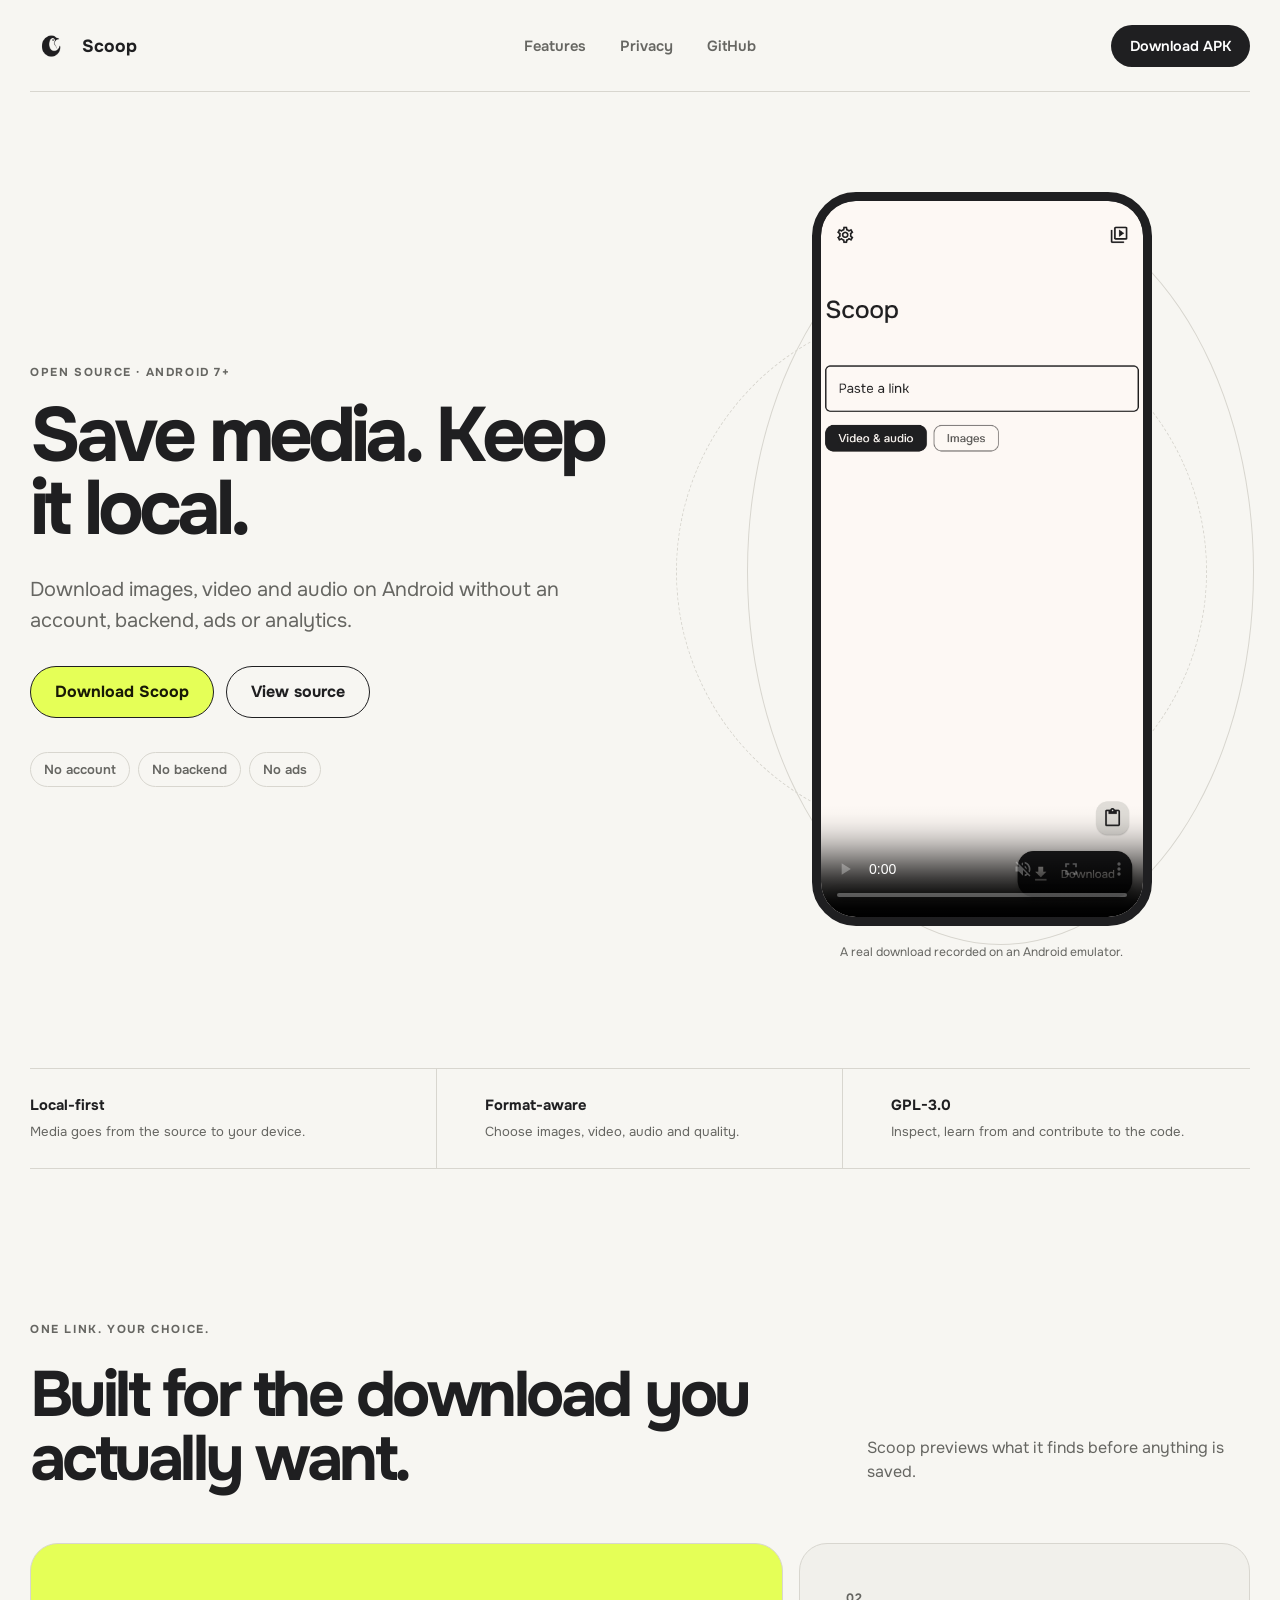
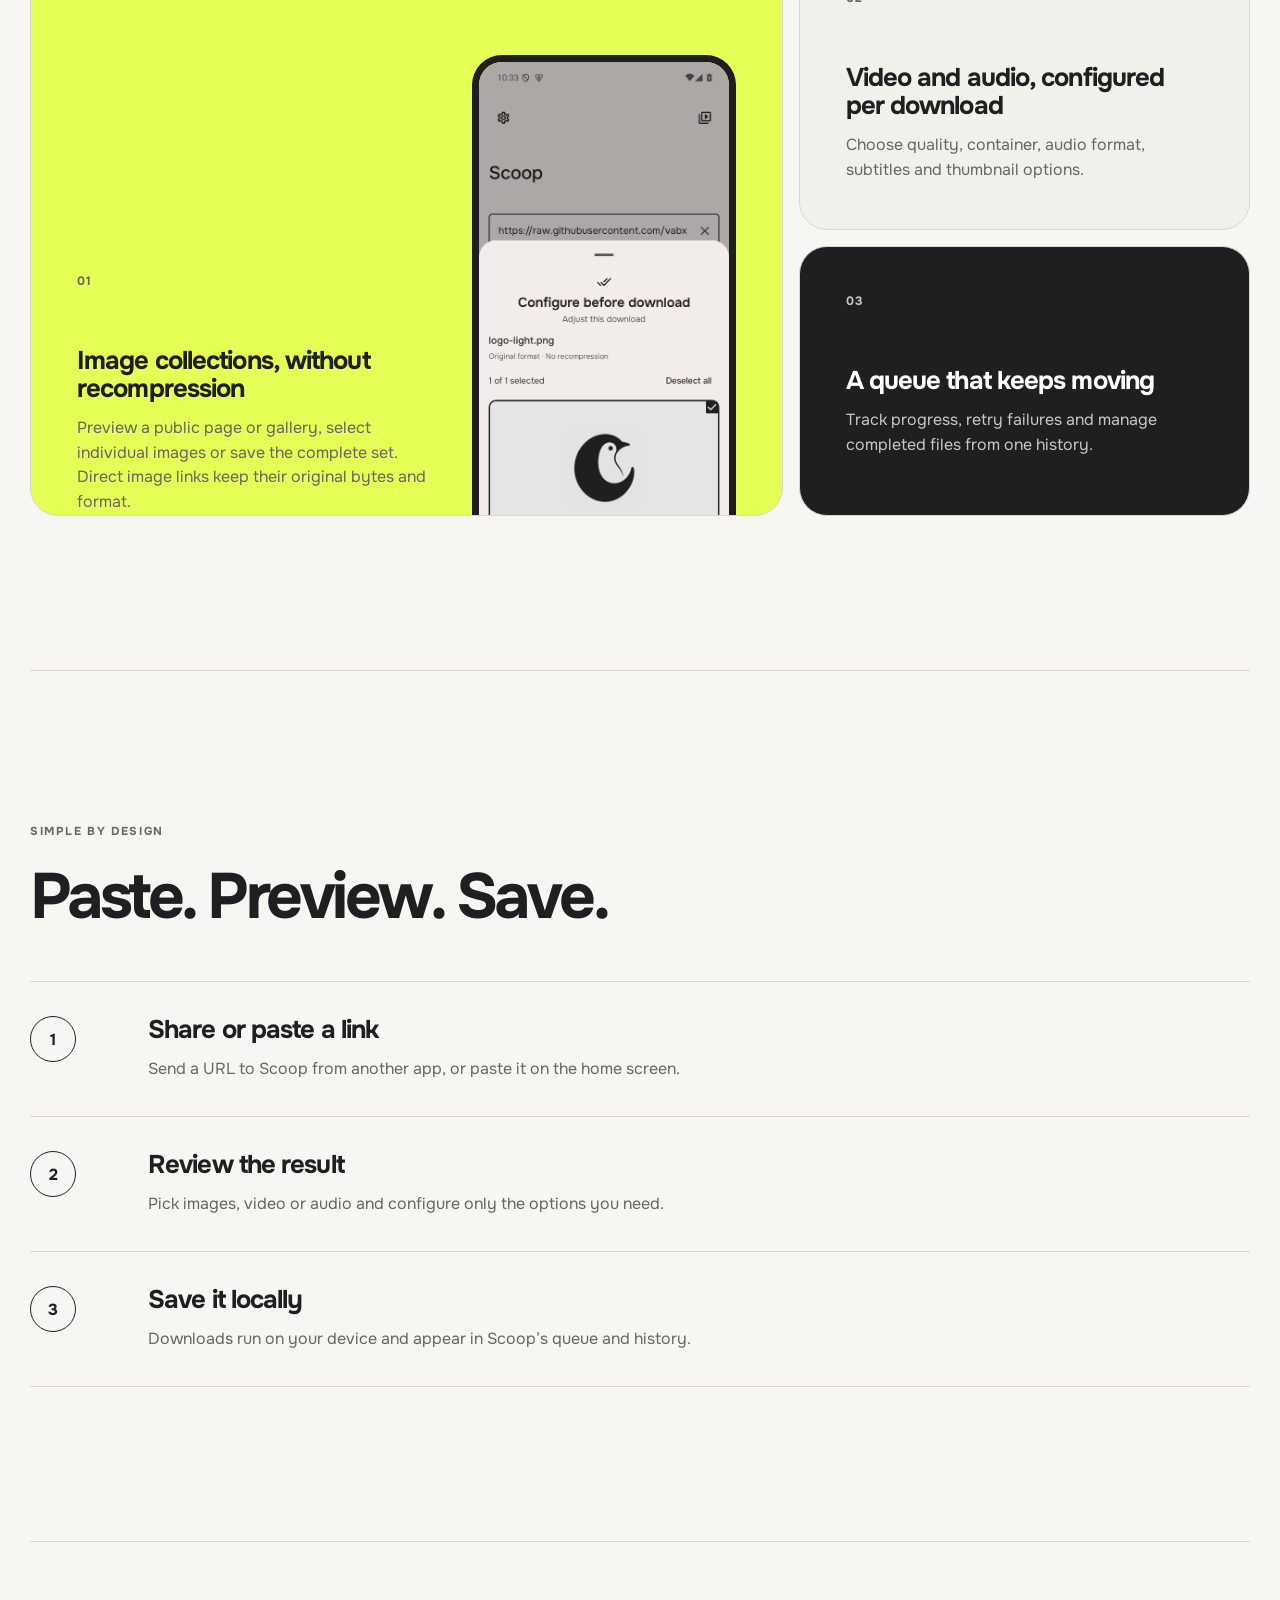
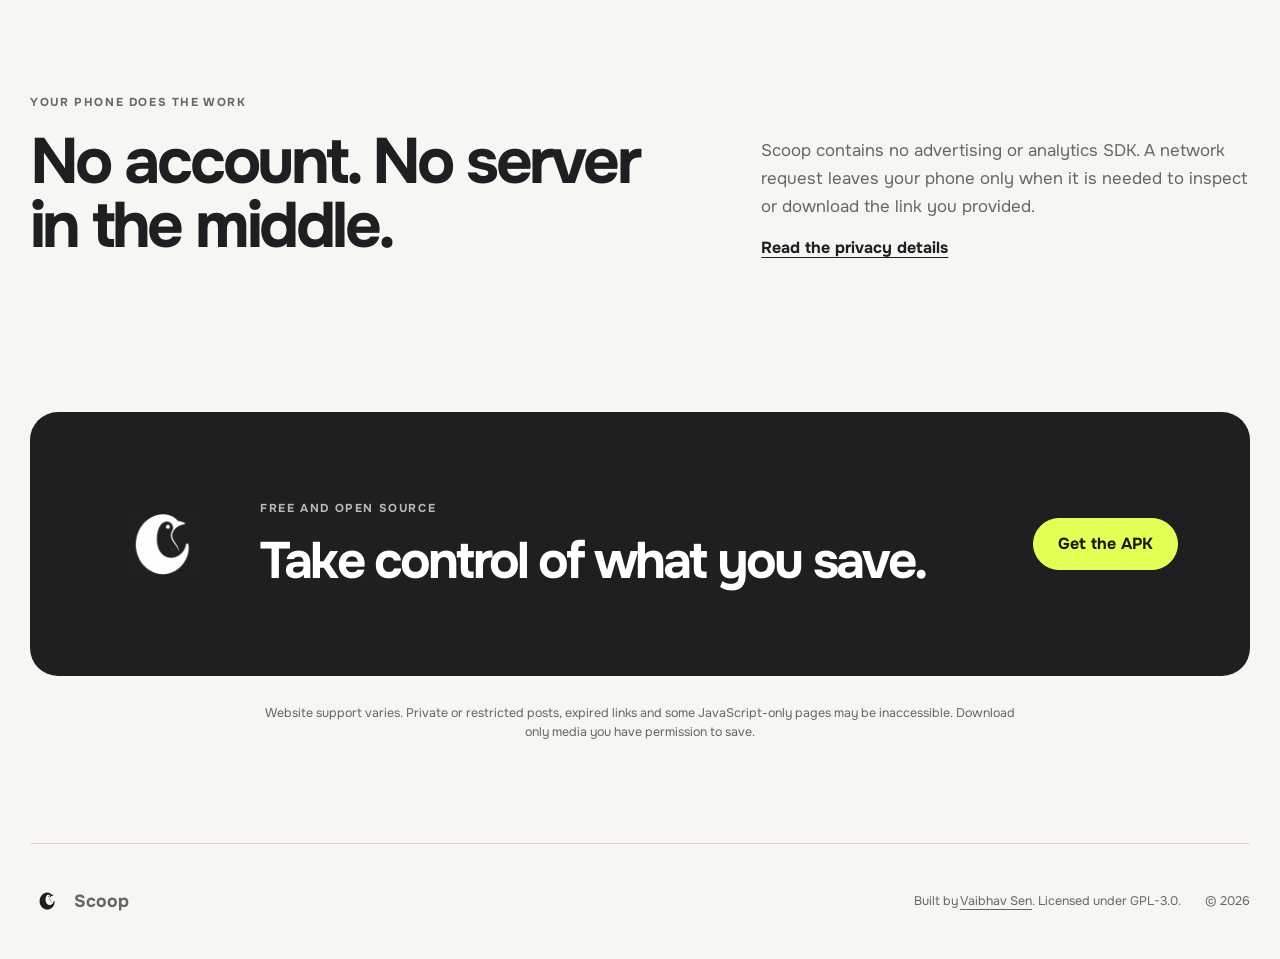
==== docs/index.html @ e258f5bb "Prepare Scoop for wider distribution" ====
<!doctype html>
<html lang="en">
  <head>
    <meta charset="utf-8" />
    <meta name="viewport" content="width=device-width, initial-scale=1" />
    <meta name="theme-color" content="#f7f6f2" />
    <meta
      name="description"
      content="Scoop is a free, local-first image, video and audio downloader for Android. No account, backend, ads or analytics."
    />
    <meta property="og:title" content="Scoop — media downloads, kept local" />
    <meta
      property="og:description"
      content="Save images, video and audio on Android without an account, backend, ads or analytics."
    />
    <meta property="og:type" content="website" />
    <meta property="og:image" content="screenshots/home.jpg" />
    <meta name="twitter:card" content="summary_large_image" />
    <title>Scoop — local-first media downloader for Android</title>
    <link rel="icon" href="logo-light.png" />
    <link rel="stylesheet" href="styles.css" />
    <script src="script.js" defer></script>
  </head>
  <body>
    <a class="skip-link" href="#main">Skip to content</a>

    <header class="site-header">
      <a class="brand" href="#top" aria-label="Scoop home">
        <img src="logo-light.png" alt="" width="42" height="42" />
        <span>Scoop</span>
      </a>
      <nav aria-label="Primary navigation">
        <a href="#features">Features</a>
        <a href="#privacy">Privacy</a>
        <a href="https://github.com/vabxsen/Scoop">GitHub</a>
      </nav>
      <a class="header-cta" href="https://github.com/vabxsen/Scoop/releases/latest">Download APK</a>
    </header>

    <main id="main">
      <section class="hero" id="top">
        <div class="hero-copy">
          <p class="eyebrow">Open source · Android 7+</p>
          <h1>Save media. Keep it local.</h1>
          <p class="hero-summary">
            Download images, video and audio on Android without an account, backend, ads or analytics.
          </p>
          <div class="hero-actions">
            <a class="button button-primary" href="https://github.com/vabxsen/Scoop/releases/latest">Download Scoop</a>
            <a class="button button-secondary" href="https://github.com/vabxsen/Scoop">View source</a>
          </div>
          <ul class="trust-list" aria-label="Scoop principles">
            <li>No account</li>
            <li>No backend</li>
            <li>No ads</li>
          </ul>
        </div>

        <div class="hero-visual" aria-label="Scoop image download demonstration">
          <div class="orbit orbit-one" aria-hidden="true"></div>
          <div class="orbit orbit-two" aria-hidden="true"></div>
          <div class="phone-frame">
            <video
              controls
              muted
              playsinline
              preload="metadata"
              poster="screenshots/home.jpg"
              aria-label="Scoop image download demonstration video"
            >
              <source src="scoop-demo.mp4" type="video/mp4" />
              Your browser does not support embedded video.
            </video>
          </div>
          <p class="visual-caption">A real download recorded on an Android emulator.</p>
        </div>
      </section>

      <section class="signal-strip" aria-label="Product details">
        <p><strong>Local-first</strong><span>Media goes from the source to your device.</span></p>
        <p><strong>Format-aware</strong><span>Choose images, video, audio and quality.</span></p>
        <p><strong>GPL-3.0</strong><span>Inspect, learn from and contribute to the code.</span></p>
      </section>

      <section class="feature-section" id="features">
        <div class="section-heading">
          <p class="eyebrow">One link. Your choice.</p>
          <h2>Built for the download you actually want.</h2>
          <p>Scoop previews what it finds before anything is saved.</p>
        </div>

        <div class="feature-grid">
          <article class="feature feature-large">
            <div>
              <p class="feature-number">01</p>
              <h3>Image collections, without recompression</h3>
              <p>
                Preview a public page or gallery, select individual images or save the complete
                set. Direct image links keep their original bytes and format.
              </p>
            </div>
            <img src="screenshots/image-download.png" alt="Scoop image picker showing an original PNG selected for download" loading="lazy" />
          </article>

          <article class="feature">
            <p class="feature-number">02</p>
            <h3>Video and audio, configured per download</h3>
            <p>Choose quality, container, audio format, subtitles and thumbnail options.</p>
          </article>

          <article class="feature feature-dark">
            <p class="feature-number">03</p>
            <h3>A queue that keeps moving</h3>
            <p>Track progress, retry failures and manage completed files from one history.</p>
          </article>
        </div>
      </section>

      <section class="steps-section" id="privacy">
        <div class="section-heading">
          <p class="eyebrow">Simple by design</p>
          <h2>Paste. Preview. Save.</h2>
        </div>
        <ol class="steps">
          <li><span>1</span><div><h3>Share or paste a link</h3><p>Send a URL to Scoop from another app, or paste it on the home screen.</p></div></li>
          <li><span>2</span><div><h3>Review the result</h3><p>Pick images, video or audio and configure only the options you need.</p></div></li>
          <li><span>3</span><div><h3>Save it locally</h3><p>Downloads run on your device and appear in Scoop’s queue and history.</p></div></li>
        </ol>
      </section>

      <section class="privacy-section">
        <div>
          <p class="eyebrow">Your phone does the work</p>
          <h2>No account. No server in the middle.</h2>
        </div>
        <div class="privacy-copy">
          <p>
            Scoop contains no advertising or analytics SDK. A network request leaves your phone
            only when it is needed to inspect or download the link you provided.
          </p>
          <a href="https://github.com/vabxsen/Scoop/blob/main/PRIVACY.md">Read the privacy details</a>
        </div>
      </section>

      <section class="cta-section">
        <img src="logo-dark.png" alt="" width="120" height="120" />
        <div>
          <p class="eyebrow">Free and open source</p>
          <h2>Take control of what you save.</h2>
        </div>
        <a class="button button-inverse" href="https://github.com/vabxsen/Scoop/releases/latest">Get the APK</a>
      </section>

      <p class="support-note">
        Website support varies. Private or restricted posts, expired links and some JavaScript-only
        pages may be inaccessible. Download only media you have permission to save.
      </p>
    </main>

    <footer>
      <a class="brand" href="#top" aria-label="Back to top">
        <img src="logo-light.png" alt="" width="34" height="34" />
        <span>Scoop</span>
      </a>
      <p>Built by <a href="https://github.com/vabxsen">Vaibhav Sen</a>. Licensed under GPL-3.0.</p>
      <p>© <span id="year">2026</span></p>
    </footer>
  </body>
</html>
---- docs/styles.css ----
@font-face {
  font-family: "Onest";
  src: url("fonts/onest-regular.ttf") format("truetype");
  font-weight: 400;
  font-display: swap;
}

@font-face {
  font-family: "Onest";
  src: url("fonts/onest-semibold.ttf") format("truetype");
  font-weight: 600;
  font-display: swap;
}

@font-face {
  font-family: "Onest";
  src: url("fonts/onest-bold.ttf") format("truetype");
  font-weight: 700;
  font-display: swap;
}

:root {
  color-scheme: light;
  --paper: #f7f6f2;
  --ink: #1f1f21;
  --muted: #666662;
  --line: #d8d6cf;
  --soft: #ebe9e2;
  --signal: #e5ff57;
  --signal-ink: #181906;
  --radius-card: 28px;
  --radius-control: 999px;
  --max-width: 1220px;
}

* {
  box-sizing: border-box;
}

html {
  scroll-behavior: smooth;
  overflow-x: hidden;
}

body {
  margin: 0;
  overflow-x: hidden;
  color: var(--ink);
  background: var(--paper);
  font-family: "Onest", system-ui, sans-serif;
  text-rendering: optimizeLegibility;
}

a {
  color: inherit;
  text-decoration-thickness: 1px;
  text-underline-offset: 4px;
}

img,
video {
  display: block;
  max-width: 100%;
}

.skip-link {
  position: fixed;
  z-index: 100;
  top: 12px;
  left: 12px;
  padding: 10px 16px;
  border-radius: var(--radius-control);
  color: #fff;
  background: var(--ink);
  transform: translateY(-180%);
}

.skip-link:focus {
  transform: translateY(0);
}

.site-header,
main,
footer {
  width: min(calc(100% - 40px), var(--max-width));
  margin-inline: auto;
}

.site-header {
  position: relative;
  z-index: 10;
  display: grid;
  grid-template-columns: 1fr auto 1fr;
  align-items: center;
  min-height: 92px;
  border-bottom: 1px solid var(--line);
}

.brand {
  display: inline-flex;
  align-items: center;
  justify-self: start;
  gap: 10px;
  font-size: 1.1rem;
  font-weight: 700;
  text-decoration: none;
}

.brand img {
  object-fit: contain;
}

nav {
  display: flex;
  gap: 34px;
}

nav a {
  color: var(--muted);
  font-size: 0.92rem;
  font-weight: 600;
  text-decoration: none;
}

nav a:hover,
nav a:focus-visible {
  color: var(--ink);
}

.header-cta {
  justify-self: end;
  padding: 12px 19px;
  border-radius: var(--radius-control);
  color: #fff;
  background: var(--ink);
  font-size: 0.9rem;
  font-weight: 600;
  text-decoration: none;
}

.hero {
  display: grid;
  grid-template-columns: minmax(0, 1.05fr) minmax(360px, 0.95fr);
  align-items: center;
  min-height: calc(100dvh - 92px);
  gap: clamp(44px, 7vw, 110px);
  padding: 64px 0 72px;
}

.eyebrow {
  margin: 0 0 20px;
  color: var(--muted);
  font-size: 0.72rem;
  font-weight: 700;
  letter-spacing: 0.14em;
  text-transform: uppercase;
}

h1,
h2,
h3,
p {
  margin-top: 0;
}

h1 {
  max-width: 760px;
  margin-bottom: 28px;
  font-size: clamp(3.2rem, 6vw, 6.1rem);
  line-height: 0.95;
  letter-spacing: -0.065em;
}

.hero-summary {
  max-width: 590px;
  margin-bottom: 30px;
  color: var(--muted);
  font-size: clamp(1.02rem, 1.6vw, 1.25rem);
  line-height: 1.55;
}

.hero-actions {
  display: flex;
  flex-wrap: wrap;
  gap: 12px;
}

.button {
  display: inline-flex;
  min-height: 52px;
  align-items: center;
  justify-content: center;
  padding: 0 24px;
  border: 1px solid var(--ink);
  border-radius: var(--radius-control);
  font-weight: 700;
  text-decoration: none;
  transition: transform 160ms ease, background-color 160ms ease, color 160ms ease;
}

.button:hover {
  transform: translateY(-2px);
}

.button:active {
  transform: translateY(0) scale(0.98);
}

.button:focus-visible,
.header-cta:focus-visible,
a:focus-visible,
video:focus-visible {
  outline: 3px solid #2268d8;
  outline-offset: 4px;
}

.button-primary {
  color: var(--signal-ink);
  background: var(--signal);
}

.button-primary:hover {
  background: #d9f44d;
}

.button-secondary {
  background: transparent;
}

.button-secondary:hover {
  color: #fff;
  background: var(--ink);
}

.trust-list {
  display: flex;
  flex-wrap: wrap;
  gap: 8px;
  margin: 34px 0 0;
  padding: 0;
  list-style: none;
}

.trust-list li {
  padding: 8px 13px;
  border: 1px solid var(--line);
  border-radius: var(--radius-control);
  color: var(--muted);
  font-size: 0.82rem;
  font-weight: 600;
}

.hero-visual {
  position: relative;
  justify-self: center;
  width: min(100%, 470px);
  padding: 36px;
}

.phone-frame {
  position: relative;
  z-index: 2;
  overflow: hidden;
  width: min(100%, 340px);
  margin-inline: auto;
  border: 9px solid var(--ink);
  border-radius: 44px;
  background: var(--ink);
}

.phone-frame video {
  width: 100%;
  aspect-ratio: 9 / 20;
  border-radius: 34px;
  background: #f7f4ef;
  object-fit: cover;
}

.orbit {
  position: absolute;
  border: 1px solid var(--line);
  border-radius: 50%;
  pointer-events: none;
}

.orbit-one {
  inset: 5% -8% 6% 0;
  animation: drift 10s ease-in-out infinite alternate;
}

.orbit-two {
  inset: 18% 2% 19% -15%;
  border-style: dashed;
  animation: drift 12s ease-in-out infinite alternate-reverse;
}

.visual-caption {
  position: relative;
  z-index: 2;
  margin: 18px 0 0;
  color: var(--muted);
  font-size: 0.76rem;
  text-align: center;
}

@keyframes drift {
  to {
    transform: rotate(5deg) translateY(-8px);
  }
}

.signal-strip {
  display: grid;
  grid-template-columns: repeat(3, 1fr);
  border-top: 1px solid var(--line);
  border-bottom: 1px solid var(--line);
}

.signal-strip p {
  display: grid;
  gap: 8px;
  margin: 0;
  padding: 27px clamp(20px, 4vw, 48px);
  border-right: 1px solid var(--line);
}

.signal-strip p:first-child {
  padding-left: 0;
}

.signal-strip p:last-child {
  border-right: 0;
}

.signal-strip strong {
  font-size: 0.92rem;
}

.signal-strip span {
  color: var(--muted);
  font-size: 0.82rem;
  line-height: 1.45;
}

.feature-section,
.steps-section,
.privacy-section {
  padding: clamp(90px, 12vw, 170px) 0;
}

.section-heading {
  display: grid;
  grid-template-columns: minmax(0, 1.35fr) minmax(220px, 0.65fr);
  align-items: end;
  gap: 40px;
  margin-bottom: 52px;
}

.section-heading .eyebrow {
  grid-column: 1 / -1;
  margin-bottom: -14px;
}

h2 {
  max-width: 780px;
  margin-bottom: 0;
  font-size: clamp(2.45rem, 5vw, 5rem);
  line-height: 1;
  letter-spacing: -0.055em;
}

.section-heading > p:last-child {
  margin: 0 0 6px;
  color: var(--muted);
  line-height: 1.55;
}

.feature-grid {
  display: grid;
  grid-template-columns: 1.25fr 0.75fr;
  gap: 16px;
}

.feature {
  min-height: 270px;
  padding: clamp(26px, 4vw, 46px);
  border: 1px solid var(--line);
  border-radius: var(--radius-card);
  background: #f1f0eb;
}

.feature-large {
  grid-row: span 2;
  display: grid;
  grid-template-columns: 0.9fr 0.65fr;
  align-items: end;
  gap: 30px;
  overflow: hidden;
  min-height: 560px;
  padding-bottom: 0;
  background: var(--signal);
}

.feature-large img {
  width: 100%;
  max-height: 460px;
  align-self: end;
  border: 7px solid var(--ink);
  border-bottom: 0;
  border-radius: 30px 30px 0 0;
  object-fit: cover;
  object-position: top;
}

.feature-number {
  margin-bottom: 58px;
  color: var(--muted);
  font-size: 0.76rem;
  font-weight: 700;
  letter-spacing: 0.12em;
}

.feature h3,
.steps h3 {
  margin-bottom: 13px;
  font-size: clamp(1.35rem, 2vw, 2rem);
  line-height: 1.1;
  letter-spacing: -0.035em;
}

.feature p:last-child,
.steps p {
  max-width: 52ch;
  margin-bottom: 0;
  color: var(--muted);
  line-height: 1.55;
}

.feature-dark {
  color: #fff;
  background: var(--ink);
}

.feature-dark .feature-number,
.feature-dark p:last-child {
  color: #c8c8c4;
}

.steps-section {
  border-top: 1px solid var(--line);
}

.steps {
  margin: 0;
  padding: 0;
  border-top: 1px solid var(--line);
  list-style: none;
}

.steps li {
  display: grid;
  grid-template-columns: 90px 1fr;
  gap: 28px;
  padding: 34px 0;
  border-bottom: 1px solid var(--line);
}

.steps li > span {
  display: grid;
  width: 46px;
  height: 46px;
  place-items: center;
  border: 1px solid var(--ink);
  border-radius: 50%;
  font-weight: 700;
}

.privacy-section {
  display: grid;
  grid-template-columns: 1fr 0.75fr;
  gap: 80px;
  border-top: 1px solid var(--line);
}

.privacy-copy {
  align-self: end;
}

.privacy-copy p {
  color: var(--muted);
  font-size: 1.05rem;
  line-height: 1.65;
}

.privacy-copy a {
  font-weight: 700;
}

.cta-section {
  display: grid;
  grid-template-columns: auto 1fr auto;
  align-items: center;
  gap: 38px;
  padding: clamp(36px, 6vw, 72px);
  border-radius: var(--radius-card);
  color: #fff;
  background: var(--ink);
}

.cta-section img {
  filter: brightness(4);
}

.cta-section .eyebrow {
  color: #b9b9b5;
}

.cta-section h2 {
  font-size: clamp(2.25rem, 4vw, 4.2rem);
}

.button-inverse {
  border-color: var(--signal);
  color: var(--signal-ink);
  background: var(--signal);
  white-space: nowrap;
}

.support-note {
  max-width: 760px;
  margin: 28px auto 100px;
  color: var(--muted);
  font-size: 0.78rem;
  line-height: 1.55;
  text-align: center;
}

footer {
  display: grid;
  grid-template-columns: 1fr auto auto;
  align-items: center;
  gap: 24px;
  min-height: 116px;
  border-top: 1px solid var(--line);
  color: var(--muted);
  font-size: 0.78rem;
}

footer p {
  margin: 0;
}

@media (max-width: 860px) {
  .site-header {
    grid-template-columns: 1fr auto;
  }

  nav {
    display: none;
  }

  .hero {
    grid-template-columns: 1fr;
    padding-top: 54px;
  }

  .hero-copy {
    max-width: 700px;
  }

  .hero-visual {
    width: min(100%, 440px);
  }

  .signal-strip,
  .section-heading,
  .feature-grid,
  .privacy-section {
    grid-template-columns: 1fr;
  }

  .signal-strip p,
  .signal-strip p:first-child {
    padding: 22px 0;
    border-right: 0;
    border-bottom: 1px solid var(--line);
  }

  .signal-strip p:last-child {
    border-bottom: 0;
  }

  .section-heading .eyebrow {
    margin-bottom: -18px;
  }

  .feature-large {
    grid-row: auto;
  }

  .privacy-section {
    gap: 40px;
  }

  .cta-section {
    grid-template-columns: auto 1fr;
  }

  .cta-section .button {
    grid-column: 1 / -1;
    width: 100%;
  }
}

@media (max-width: 560px) {
  .site-header,
  main,
  footer {
    width: min(calc(100% - 28px), var(--max-width));
  }

  .site-header {
    min-height: 78px;
  }

  .header-cta {
    padding: 10px 15px;
    font-size: 0.8rem;
  }

  .hero {
    min-height: auto;
    padding: 54px 0 80px;
  }

  h1 {
    font-size: clamp(3rem, 15vw, 4.35rem);
  }

  .hero-actions .button {
    width: 100%;
  }

  .hero-visual {
    padding: 20px;
  }

  .feature-large {
    grid-template-columns: 1fr;
    min-height: 0;
  }

  .feature-large img {
    max-width: 240px;
    margin-inline: auto;
  }

  .steps li {
    grid-template-columns: 54px 1fr;
    gap: 12px;
  }

  .cta-section {
    grid-template-columns: 1fr;
    text-align: left;
  }

  .cta-section img {
    width: 76px;
  }

  footer {
    grid-template-columns: 1fr;
    gap: 12px;
    padding: 30px 0;
  }
}

@media (prefers-reduced-motion: reduce) {
  html {
    scroll-behavior: auto;
  }

  *,
  *::before,
  *::after {
    animation-duration: 0.01ms !important;
    animation-iteration-count: 1 !important;
    transition-duration: 0.01ms !important;
  }
}
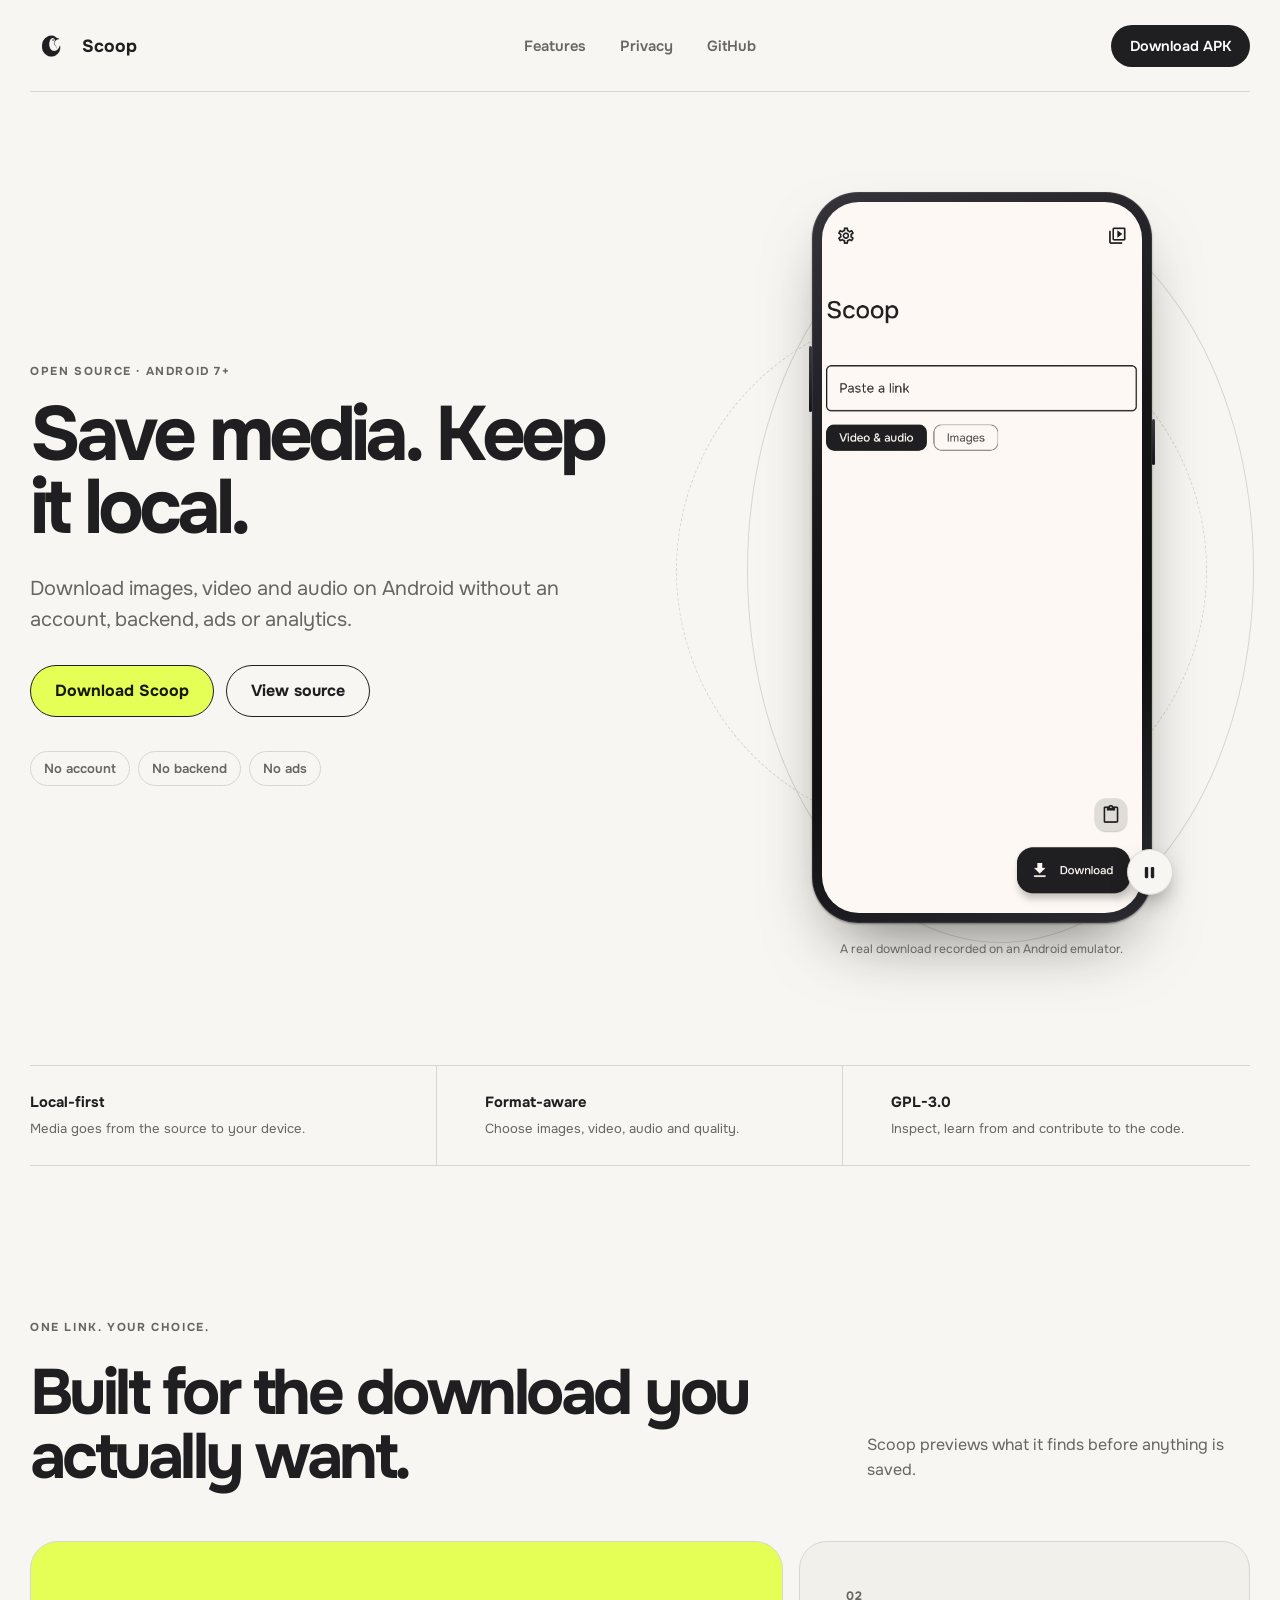
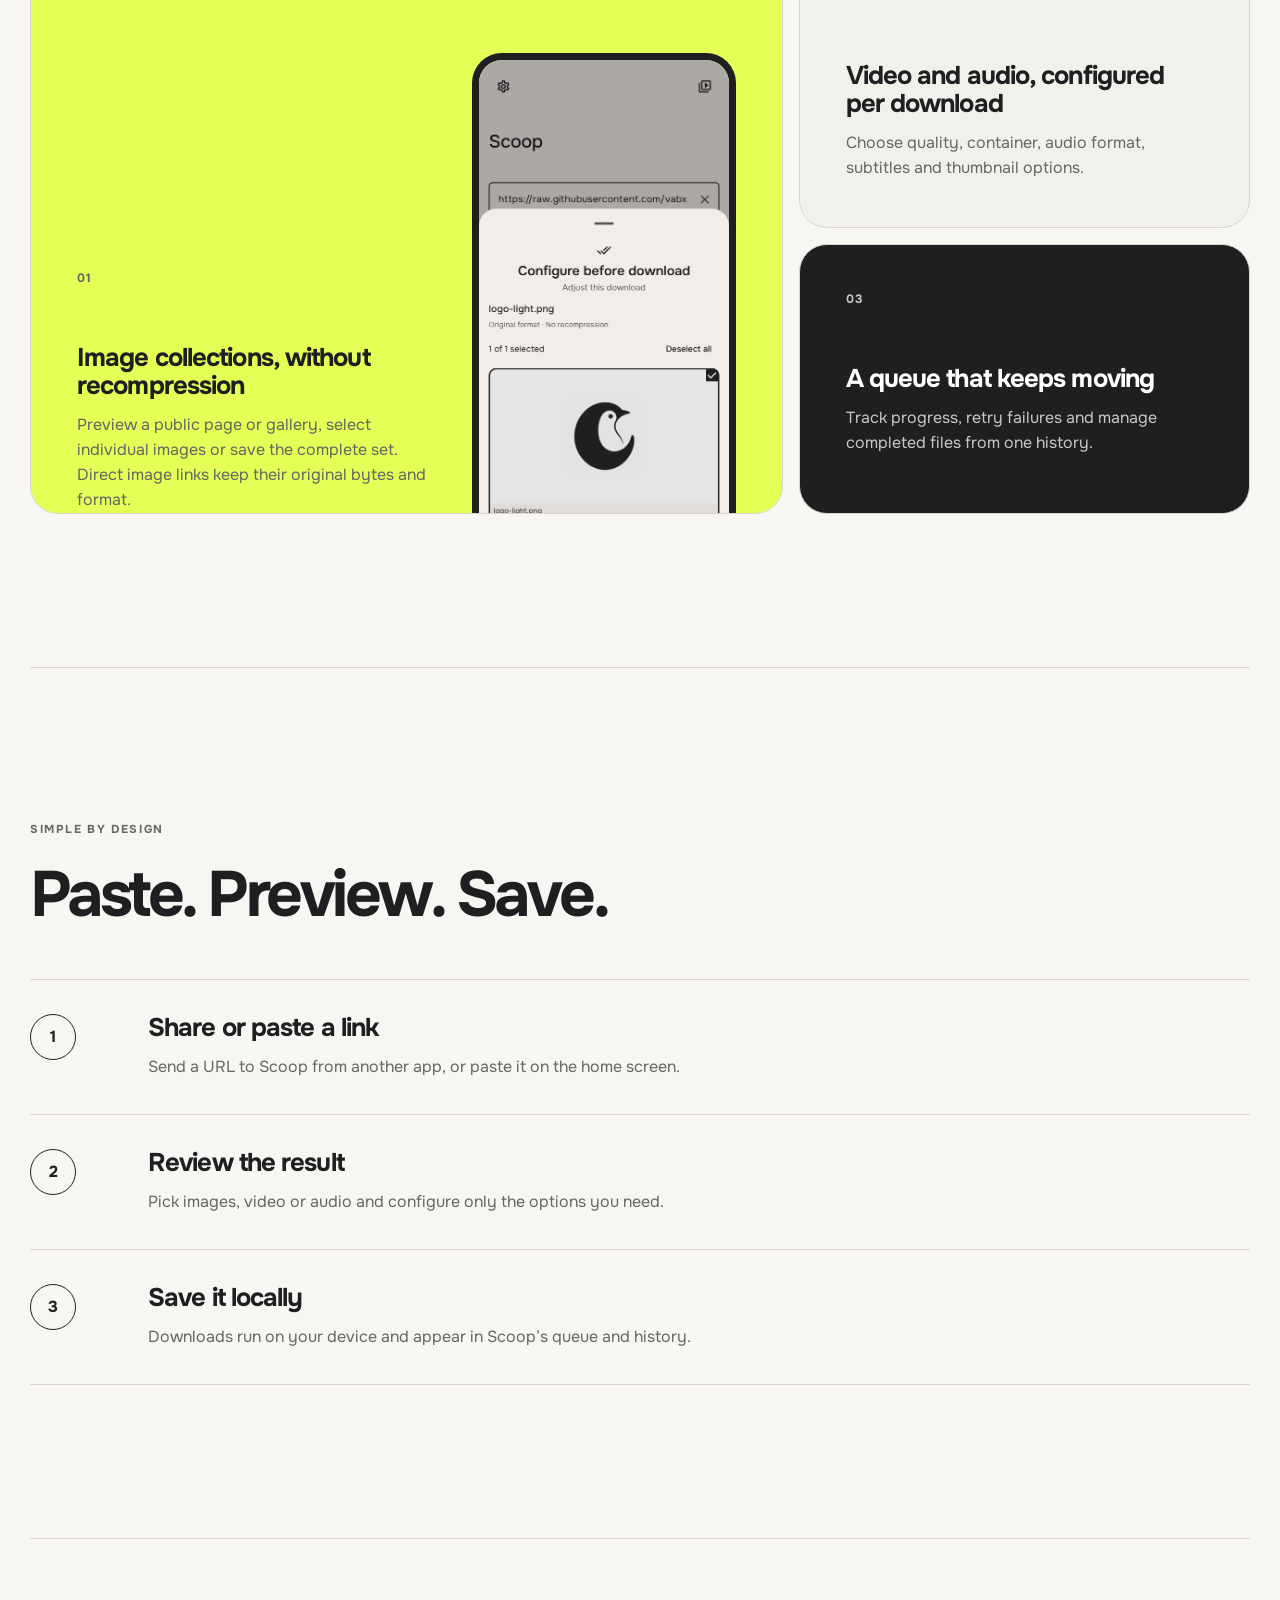
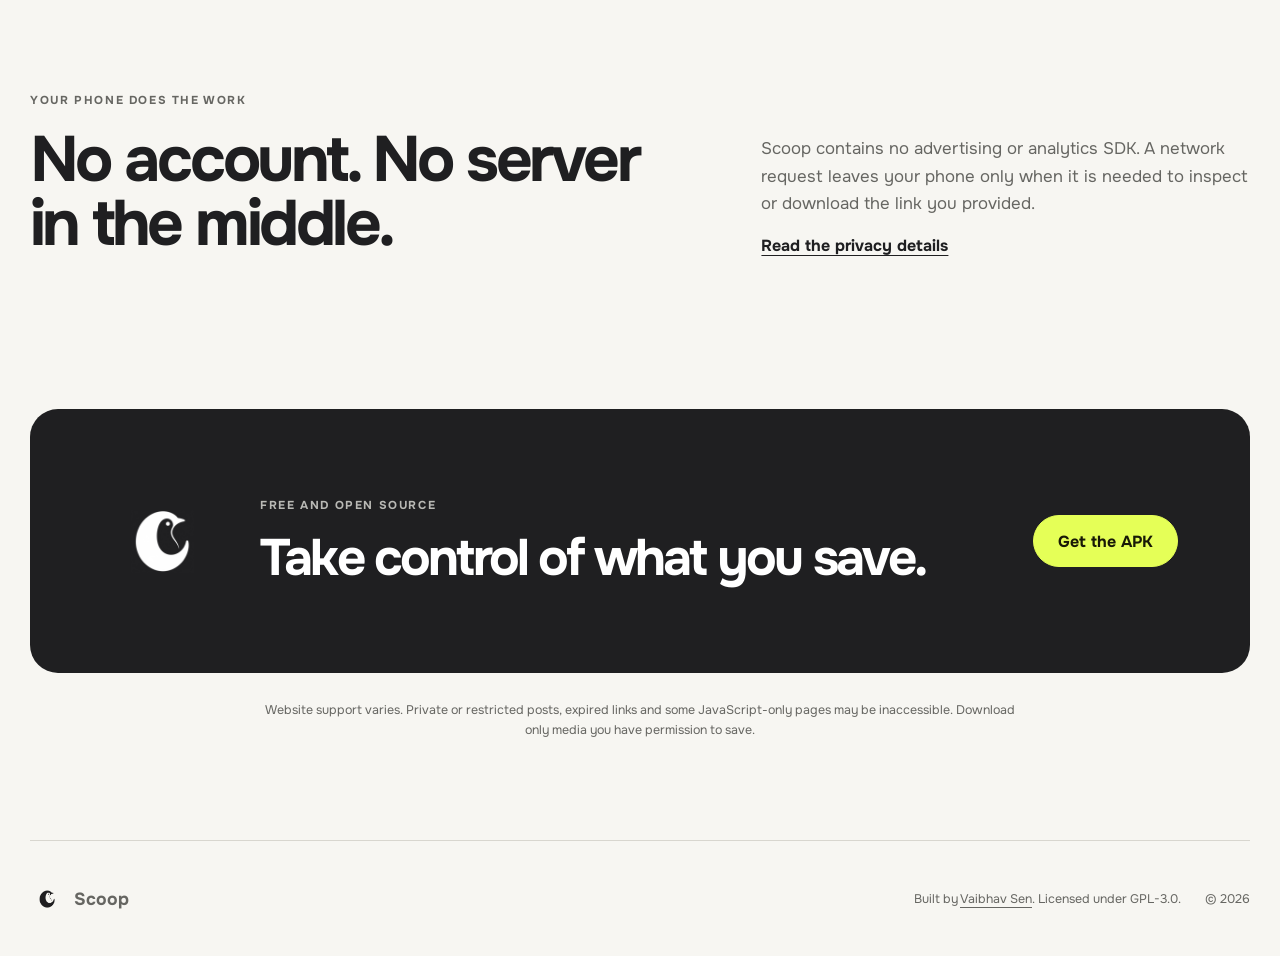
==== commit 0b8b6ab9: "Polish hero demo video presentation The native control bar sat over the bottom of the phone screen, " ====
--- a/docs/index.html
+++ b/docs/index.html
@@ -14,9 +14,11 @@
       content="Save images, video and audio on Android without an account, backend, ads or analytics."
     />
     <meta property="og:type" content="website" />
-    <meta property="og:image" content="screenshots/home.jpg" />
+    <meta property="og:url" content="https://vabxsen.github.io/Scoop/" />
+    <meta property="og:image" content="https://vabxsen.github.io/Scoop/screenshots/home.jpg" />
     <meta name="twitter:card" content="summary_large_image" />
     <title>Scoop — local-first media downloader for Android</title>
+    <link rel="canonical" href="https://vabxsen.github.io/Scoop/" />
     <link rel="icon" href="logo-light.png" />
     <link rel="stylesheet" href="styles.css" />
     <script src="script.js" defer></script>
@@ -60,17 +62,36 @@
           <div class="orbit orbit-one" aria-hidden="true"></div>
           <div class="orbit orbit-two" aria-hidden="true"></div>
           <div class="phone-frame">
-            <video
-              controls
-              muted
-              playsinline
-              preload="metadata"
-              poster="screenshots/home.jpg"
-              aria-label="Scoop image download demonstration video"
+            <div class="phone-screen">
+              <video
+                id="demo-video"
+                autoplay
+                loop
+                muted
+                playsinline
+                preload="auto"
+                poster="screenshots/home.jpg"
+                aria-label="Scoop image download demonstration video"
+              >
+                <source src="scoop-demo.mp4" type="video/mp4" />
+                Your browser does not support embedded video.
+              </video>
+            </div>
+            <button
+              type="button"
+              class="demo-toggle"
+              id="demo-toggle"
+              aria-controls="demo-video"
+              aria-label="Pause demo"
             >
-              <source src="scoop-demo.mp4" type="video/mp4" />
-              Your browser does not support embedded video.
-            </video>
+              <svg class="icon-pause" viewBox="0 0 16 16" aria-hidden="true">
+                <rect x="3" y="2" width="3.6" height="12" rx="1.2" />
+                <rect x="9.4" y="2" width="3.6" height="12" rx="1.2" />
+              </svg>
+              <svg class="icon-play" viewBox="0 0 16 16" aria-hidden="true">
+                <path d="M4.5 2.6a1 1 0 0 1 1.52-.85l7 5.4a1 1 0 0 1 0 1.7l-7 5.4a1 1 0 0 1-1.52-.85Z" />
+              </svg>
+            </button>
           </div>
           <p class="visual-caption">A real download recorded on an Android emulator.</p>
         </div>
--- a/docs/styles.css
+++ b/docs/styles.css
@@ -208,6 +208,7 @@
 
 .button:focus-visible,
 .header-cta:focus-visible,
+.demo-toggle:focus-visible,
 a:focus-visible,
 video:focus-visible {
   outline: 3px solid #2268d8;
@@ -260,20 +261,96 @@
 .phone-frame {
   position: relative;
   z-index: 2;
-  overflow: hidden;
   width: min(100%, 340px);
   margin-inline: auto;
-  border: 9px solid var(--ink);
-  border-radius: 44px;
-  background: var(--ink);
-}
-
-.phone-frame video {
+  padding: 10px;
+  border-radius: 46px;
+  background: linear-gradient(155deg, #34343a 0%, #151517 42%, #101012 68%, #2b2b31 100%);
+  box-shadow:
+    0 1px 2px rgba(20, 19, 16, 0.4),
+    0 34px 70px -28px rgba(20, 19, 16, 0.62),
+    inset 0 0 0 1px rgba(255, 255, 255, 0.09);
+}
+
+.phone-frame::before,
+.phone-frame::after {
+  content: "";
+  position: absolute;
+  width: 3px;
+  border-radius: 4px;
+  background: linear-gradient(180deg, #3a3a40, #17171a);
+}
+
+.phone-frame::before {
+  top: 21%;
+  left: -3px;
+  height: 66px;
+}
+
+.phone-frame::after {
+  top: 31%;
+  right: -3px;
+  height: 46px;
+}
+
+.phone-screen {
+  position: relative;
+  overflow: hidden;
+  border-radius: 37px;
+  background: #f7f4ef;
+}
+
+.phone-screen video {
   width: 100%;
   aspect-ratio: 9 / 20;
-  border-radius: 34px;
-  background: #f7f4ef;
   object-fit: cover;
+}
+
+.demo-toggle {
+  position: absolute;
+  right: -21px;
+  bottom: 28px;
+  z-index: 3;
+  display: grid;
+  place-items: center;
+  width: 46px;
+  height: 46px;
+  padding: 0;
+  border: 1px solid var(--line);
+  border-radius: 50%;
+  background: var(--paper);
+  color: var(--ink);
+  cursor: pointer;
+  box-shadow: 0 10px 24px -10px rgba(20, 19, 16, 0.7);
+  transition:
+    transform 0.18s ease,
+    background-color 0.18s ease,
+    border-color 0.18s ease;
+}
+
+.demo-toggle:hover {
+  border-color: var(--signal);
+  background: var(--signal);
+  transform: scale(1.06);
+}
+
+.demo-toggle:active {
+  transform: scale(0.96);
+}
+
+.demo-toggle svg {
+  width: 15px;
+  height: 15px;
+  fill: currentColor;
+}
+
+.demo-toggle .icon-play,
+.demo-toggle.is-paused .icon-pause {
+  display: none;
+}
+
+.demo-toggle.is-paused .icon-play {
+  display: block;
 }
 
 .orbit {
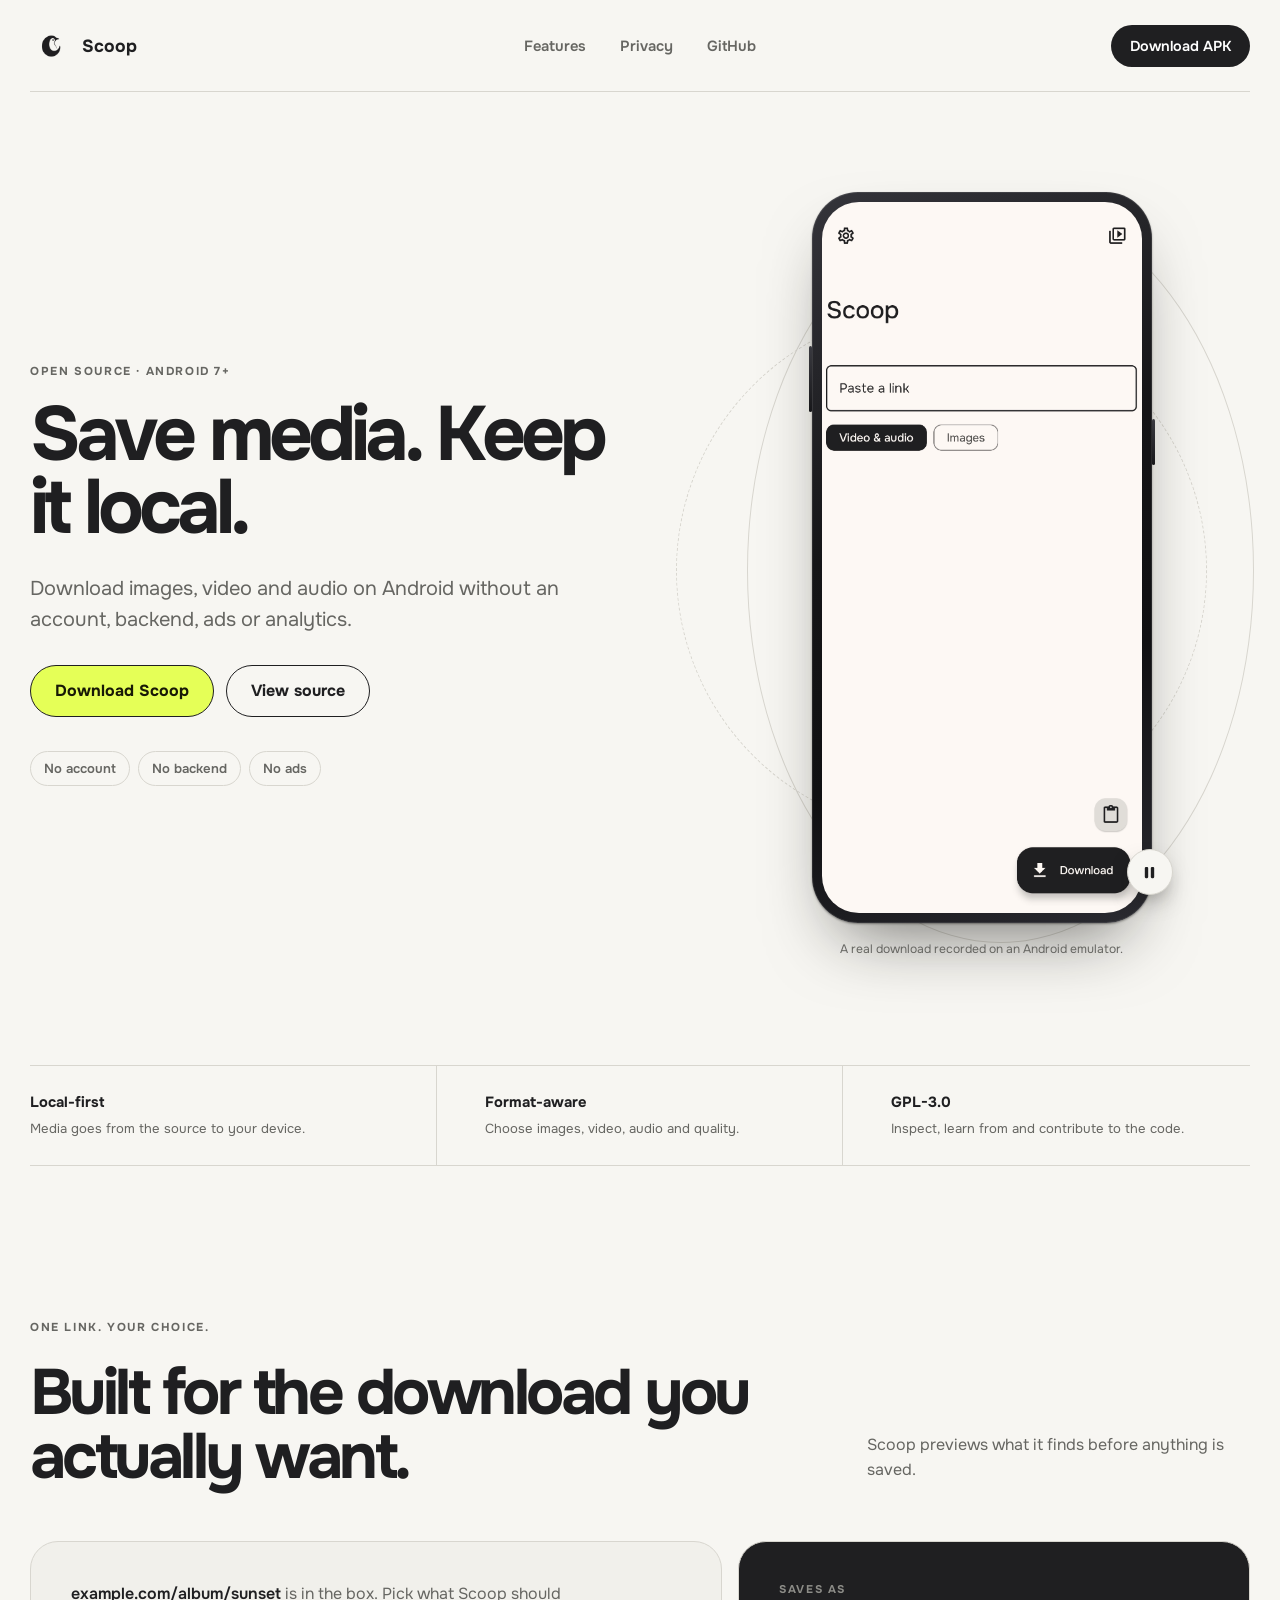
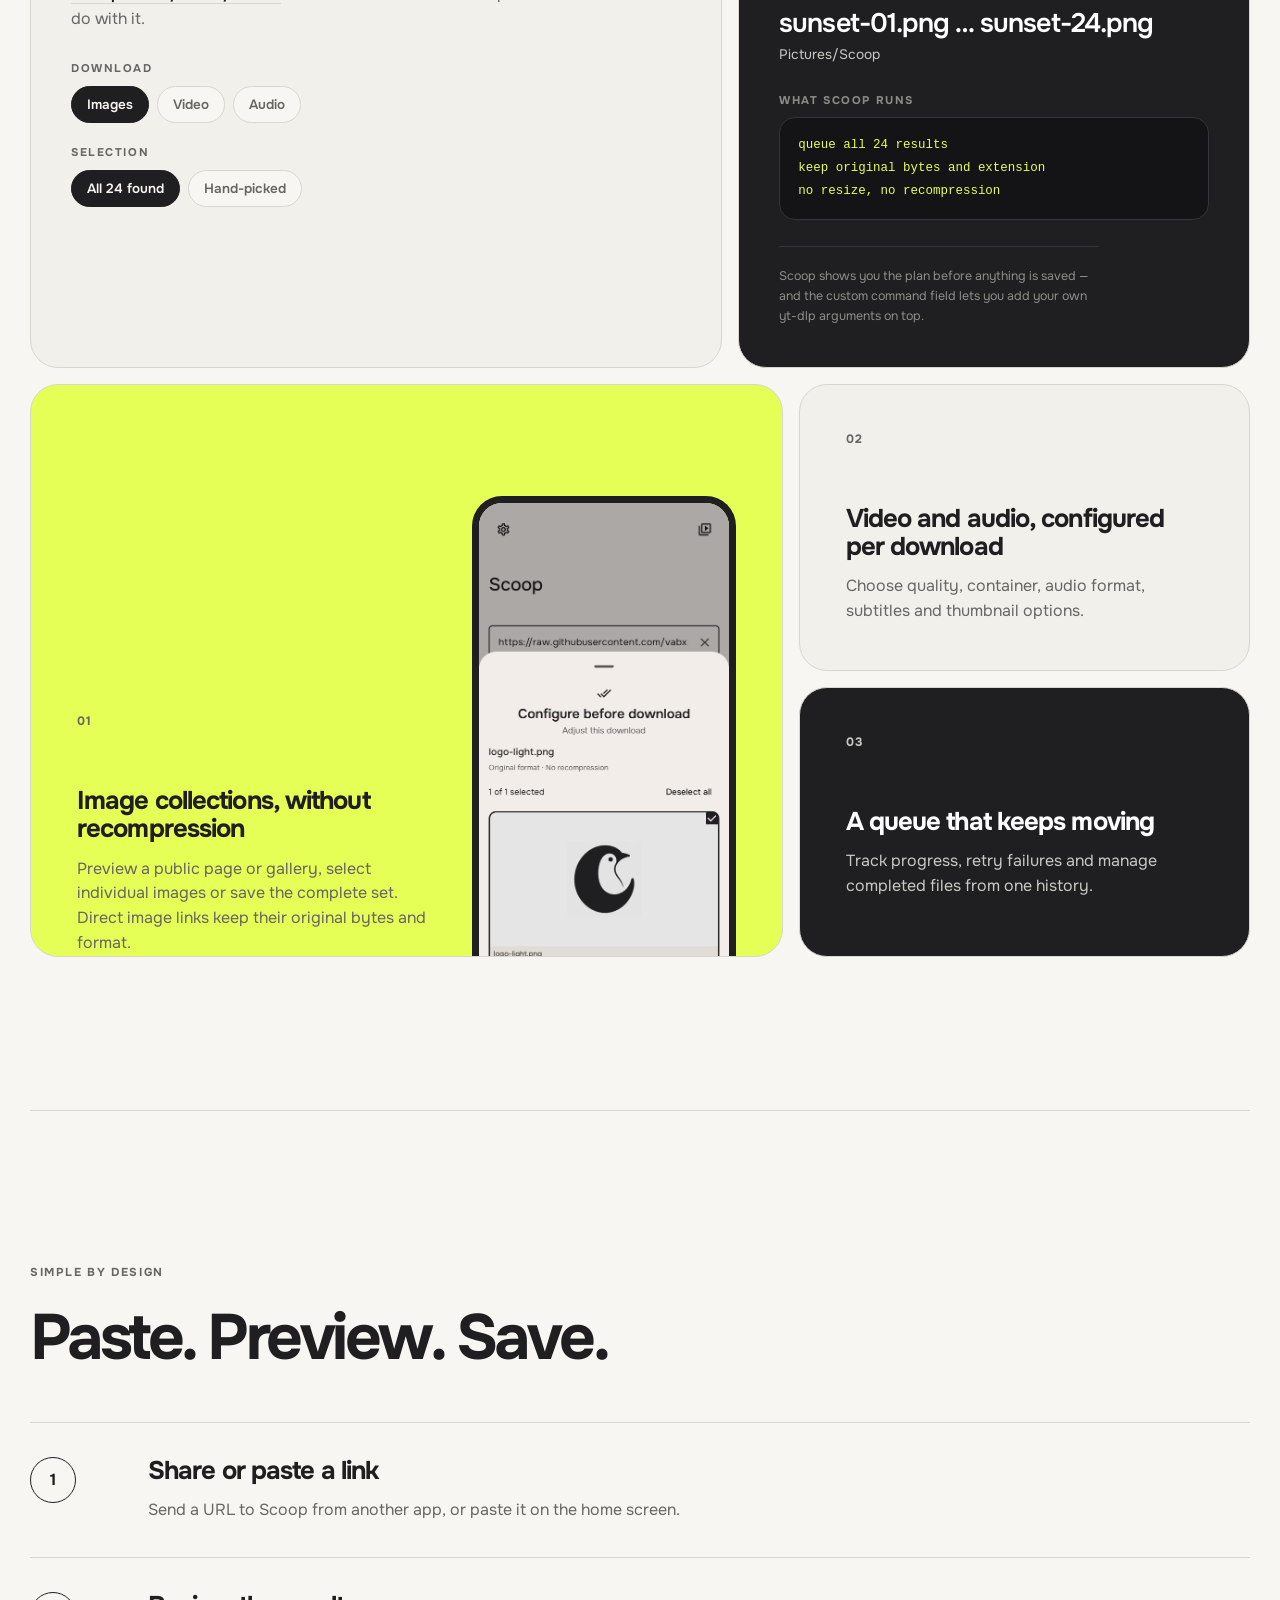
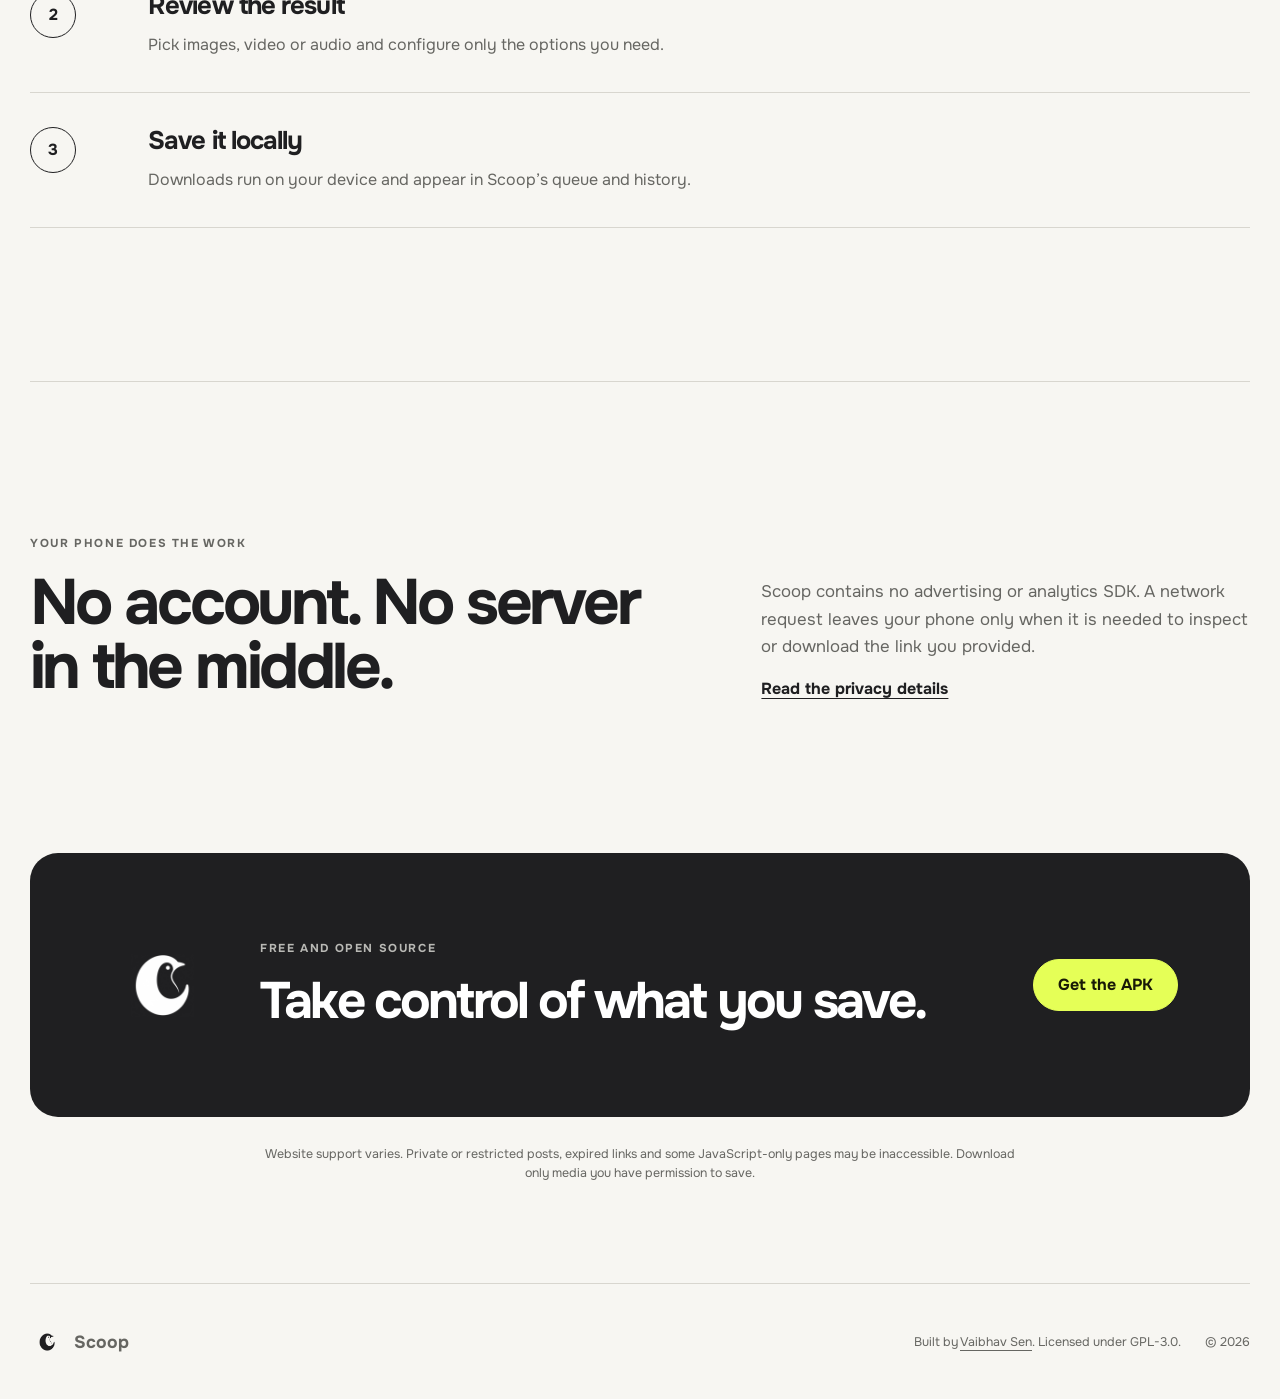
==== commit 4081d5b5: "Add a live download configurator to the features section The section claimed "one link, your choice"" ====
--- a/docs/index.html
+++ b/docs/index.html
@@ -110,6 +110,119 @@
           <p>Scoop previews what it finds before anything is saved.</p>
         </div>
 
+        <div class="configurator" id="configurator">
+          <div class="config-panel">
+            <p class="config-lede">
+              <span class="config-url">example.com/album/sunset</span>
+              is in the box. Pick what Scoop should do with it.
+            </p>
+
+            <fieldset class="config-group">
+              <legend>Download</legend>
+              <div class="chip-row">
+                <input type="radio" name="cfg-mode" id="cfg-mode-images" data-mode="images" checked />
+                <label class="chip" for="cfg-mode-images">Images</label>
+                <input type="radio" name="cfg-mode" id="cfg-mode-video" data-mode="video" />
+                <label class="chip" for="cfg-mode-video">Video</label>
+                <input type="radio" name="cfg-mode" id="cfg-mode-audio" data-mode="audio" />
+                <label class="chip" for="cfg-mode-audio">Audio</label>
+              </div>
+            </fieldset>
+
+            <div class="config-stack" data-mode-panel="images">
+              <fieldset class="config-group">
+                <legend>Selection</legend>
+                <div class="chip-row">
+                  <input type="radio" name="cfg-scope" id="cfg-scope-all" data-value="all" checked />
+                  <label class="chip" for="cfg-scope-all">All 24 found</label>
+                  <input type="radio" name="cfg-scope" id="cfg-scope-picked" data-value="picked" />
+                  <label class="chip" for="cfg-scope-picked">Hand-picked</label>
+                </div>
+              </fieldset>
+            </div>
+
+            <div class="config-stack" data-mode-panel="video">
+              <fieldset class="config-group">
+                <legend>Quality</legend>
+                <div class="chip-row">
+                  <input type="radio" name="cfg-vq" id="cfg-vq-best" data-value="best" checked />
+                  <label class="chip" for="cfg-vq-best">Highest</label>
+                  <input type="radio" name="cfg-vq" id="cfg-vq-1080" data-value="1080" />
+                  <label class="chip" for="cfg-vq-1080">1080p</label>
+                  <input type="radio" name="cfg-vq" id="cfg-vq-720" data-value="720" />
+                  <label class="chip" for="cfg-vq-720">720p</label>
+                  <input type="radio" name="cfg-vq" id="cfg-vq-low" data-value="low" />
+                  <label class="chip" for="cfg-vq-low">Smallest</label>
+                </div>
+              </fieldset>
+              <fieldset class="config-group">
+                <legend>Container</legend>
+                <div class="chip-row">
+                  <input type="radio" name="cfg-container" id="cfg-container-mp4" data-value="mp4" checked />
+                  <label class="chip" for="cfg-container-mp4">MP4</label>
+                  <input type="radio" name="cfg-container" id="cfg-container-mkv" data-value="mkv" />
+                  <label class="chip" for="cfg-container-mkv">MKV</label>
+                  <input type="radio" name="cfg-container" id="cfg-container-webm" data-value="webm" />
+                  <label class="chip" for="cfg-container-webm">WEBM</label>
+                </div>
+              </fieldset>
+              <fieldset class="config-group">
+                <legend>Embed</legend>
+                <div class="chip-row">
+                  <input type="checkbox" id="cfg-subs" data-flag="--embed-subs" />
+                  <label class="chip" for="cfg-subs">Subtitles</label>
+                  <input type="checkbox" id="cfg-vthumb" data-flag="--embed-thumbnail" />
+                  <label class="chip" for="cfg-vthumb">Thumbnail</label>
+                </div>
+              </fieldset>
+            </div>
+
+            <div class="config-stack" data-mode-panel="audio">
+              <fieldset class="config-group">
+                <legend>Format</legend>
+                <div class="chip-row">
+                  <input type="radio" name="cfg-af" id="cfg-af-m4a" data-value="m4a" checked />
+                  <label class="chip" for="cfg-af-m4a">M4A</label>
+                  <input type="radio" name="cfg-af" id="cfg-af-mp3" data-value="mp3" />
+                  <label class="chip" for="cfg-af-mp3">MP3</label>
+                  <input type="radio" name="cfg-af" id="cfg-af-opus" data-value="opus" />
+                  <label class="chip" for="cfg-af-opus">Opus</label>
+                </div>
+              </fieldset>
+              <fieldset class="config-group">
+                <legend>Bitrate</legend>
+                <div class="chip-row">
+                  <input type="radio" name="cfg-aq" id="cfg-aq-best" data-value="0" checked />
+                  <label class="chip" for="cfg-aq-best">Best</label>
+                  <input type="radio" name="cfg-aq" id="cfg-aq-192" data-value="192K" />
+                  <label class="chip" for="cfg-aq-192">192 kbps</label>
+                  <input type="radio" name="cfg-aq" id="cfg-aq-128" data-value="128K" />
+                  <label class="chip" for="cfg-aq-128">128 kbps</label>
+                </div>
+              </fieldset>
+              <fieldset class="config-group">
+                <legend>Embed</legend>
+                <div class="chip-row">
+                  <input type="checkbox" id="cfg-cover" data-flag="--embed-thumbnail" checked />
+                  <label class="chip" for="cfg-cover">Cover art</label>
+                </div>
+              </fieldset>
+            </div>
+          </div>
+
+          <aside class="config-out" aria-live="polite">
+            <p class="config-out-eyebrow">Saves as</p>
+            <p class="config-out-file" id="cfg-file">sunset-01.png</p>
+            <p class="config-out-path" id="cfg-path">Pictures/Scoop</p>
+            <p class="config-out-eyebrow">What Scoop runs</p>
+            <pre class="config-out-code" id="cfg-plan"></pre>
+            <p class="config-out-note">
+              Scoop shows you the plan before anything is saved — and the custom command field
+              lets you add your own yt-dlp arguments on top.
+            </p>
+          </aside>
+        </div>
+
         <div class="feature-grid">
           <article class="feature feature-large">
             <div>
--- a/docs/styles.css
+++ b/docs/styles.css
@@ -452,6 +452,171 @@
   line-height: 1.55;
 }
 
+.configurator {
+  display: grid;
+  grid-template-columns: minmax(0, 1.15fr) minmax(260px, 0.85fr);
+  gap: 16px;
+  margin-bottom: 16px;
+}
+
+.config-panel,
+.config-out {
+  padding: clamp(26px, 3.4vw, 40px);
+  border: 1px solid var(--line);
+  border-radius: var(--radius-card);
+  background: #f1f0eb;
+}
+
+.config-lede {
+  max-width: 46ch;
+  margin-bottom: 30px;
+  color: var(--muted);
+  line-height: 1.55;
+}
+
+.config-url {
+  color: var(--ink);
+  font-weight: 600;
+  text-decoration: underline;
+  text-decoration-color: var(--line);
+  text-underline-offset: 4px;
+}
+
+.config-group {
+  margin: 0 0 22px;
+  padding: 0;
+  border: 0;
+}
+
+.config-group:last-child {
+  margin-bottom: 0;
+}
+
+.config-group legend {
+  margin-bottom: 11px;
+  padding: 0;
+  color: var(--muted);
+  font-size: 0.7rem;
+  font-weight: 700;
+  letter-spacing: 0.14em;
+  text-transform: uppercase;
+}
+
+.chip-row {
+  display: flex;
+  flex-wrap: wrap;
+  gap: 8px;
+}
+
+.chip-row input {
+  position: absolute;
+  width: 1px;
+  height: 1px;
+  opacity: 0;
+  pointer-events: none;
+}
+
+.chip {
+  padding: 9px 15px;
+  border: 1px solid var(--line);
+  border-radius: var(--radius-control);
+  background: var(--paper);
+  color: var(--muted);
+  font-size: 0.84rem;
+  font-weight: 600;
+  cursor: pointer;
+  user-select: none;
+  transition:
+    transform 0.16s ease,
+    background-color 0.16s ease,
+    border-color 0.16s ease,
+    color 0.16s ease;
+}
+
+.chip:hover {
+  border-color: var(--ink);
+  color: var(--ink);
+}
+
+.chip:active {
+  transform: scale(0.97);
+}
+
+.chip-row input:checked + .chip {
+  border-color: var(--ink);
+  background: var(--ink);
+  color: var(--paper);
+}
+
+.chip-row input:focus-visible + .chip {
+  outline: 3px solid #2268d8;
+  outline-offset: 3px;
+}
+
+.config-stack {
+  display: none;
+}
+
+.configurator:has(#cfg-mode-images:checked) [data-mode-panel="images"],
+.configurator:has(#cfg-mode-video:checked) [data-mode-panel="video"],
+.configurator:has(#cfg-mode-audio:checked) [data-mode-panel="audio"] {
+  display: block;
+}
+
+.config-out {
+  display: flex;
+  flex-direction: column;
+  background: var(--ink);
+  color: #fff;
+}
+
+.config-out-eyebrow {
+  margin: 0 0 10px;
+  color: #8d8d88;
+  font-size: 0.7rem;
+  font-weight: 700;
+  letter-spacing: 0.14em;
+  text-transform: uppercase;
+}
+
+.config-out-file {
+  margin: 0 0 6px;
+  font-size: clamp(1.3rem, 2.1vw, 1.85rem);
+  font-weight: 600;
+  letter-spacing: -0.035em;
+  word-break: break-all;
+}
+
+.config-out-path {
+  margin: 0 0 30px;
+  color: #c8c8c4;
+  font-size: 0.86rem;
+}
+
+.config-out-code {
+  overflow-x: auto;
+  margin: 0 0 auto;
+  padding: 16px 18px;
+  border: 1px solid #34343a;
+  border-radius: 16px;
+  background: #141416;
+  color: var(--signal);
+  font-family: ui-monospace, "SF Mono", Menlo, Consolas, monospace;
+  font-size: 0.78rem;
+  line-height: 1.85;
+  white-space: pre-wrap;
+}
+
+.config-out-note {
+  max-width: 40ch;
+  margin: 26px 0 0;
+  padding-top: 20px;
+  border-top: 1px solid #34343a;
+  color: #8d8d88;
+  font-size: 0.78rem;
+  line-height: 1.6;
+}
+
 .feature-grid {
   display: grid;
   grid-template-columns: 1.25fr 0.75fr;
@@ -651,6 +816,7 @@
 
   .signal-strip,
   .section-heading,
+  .configurator,
   .feature-grid,
   .privacy-section {
     grid-template-columns: 1fr;
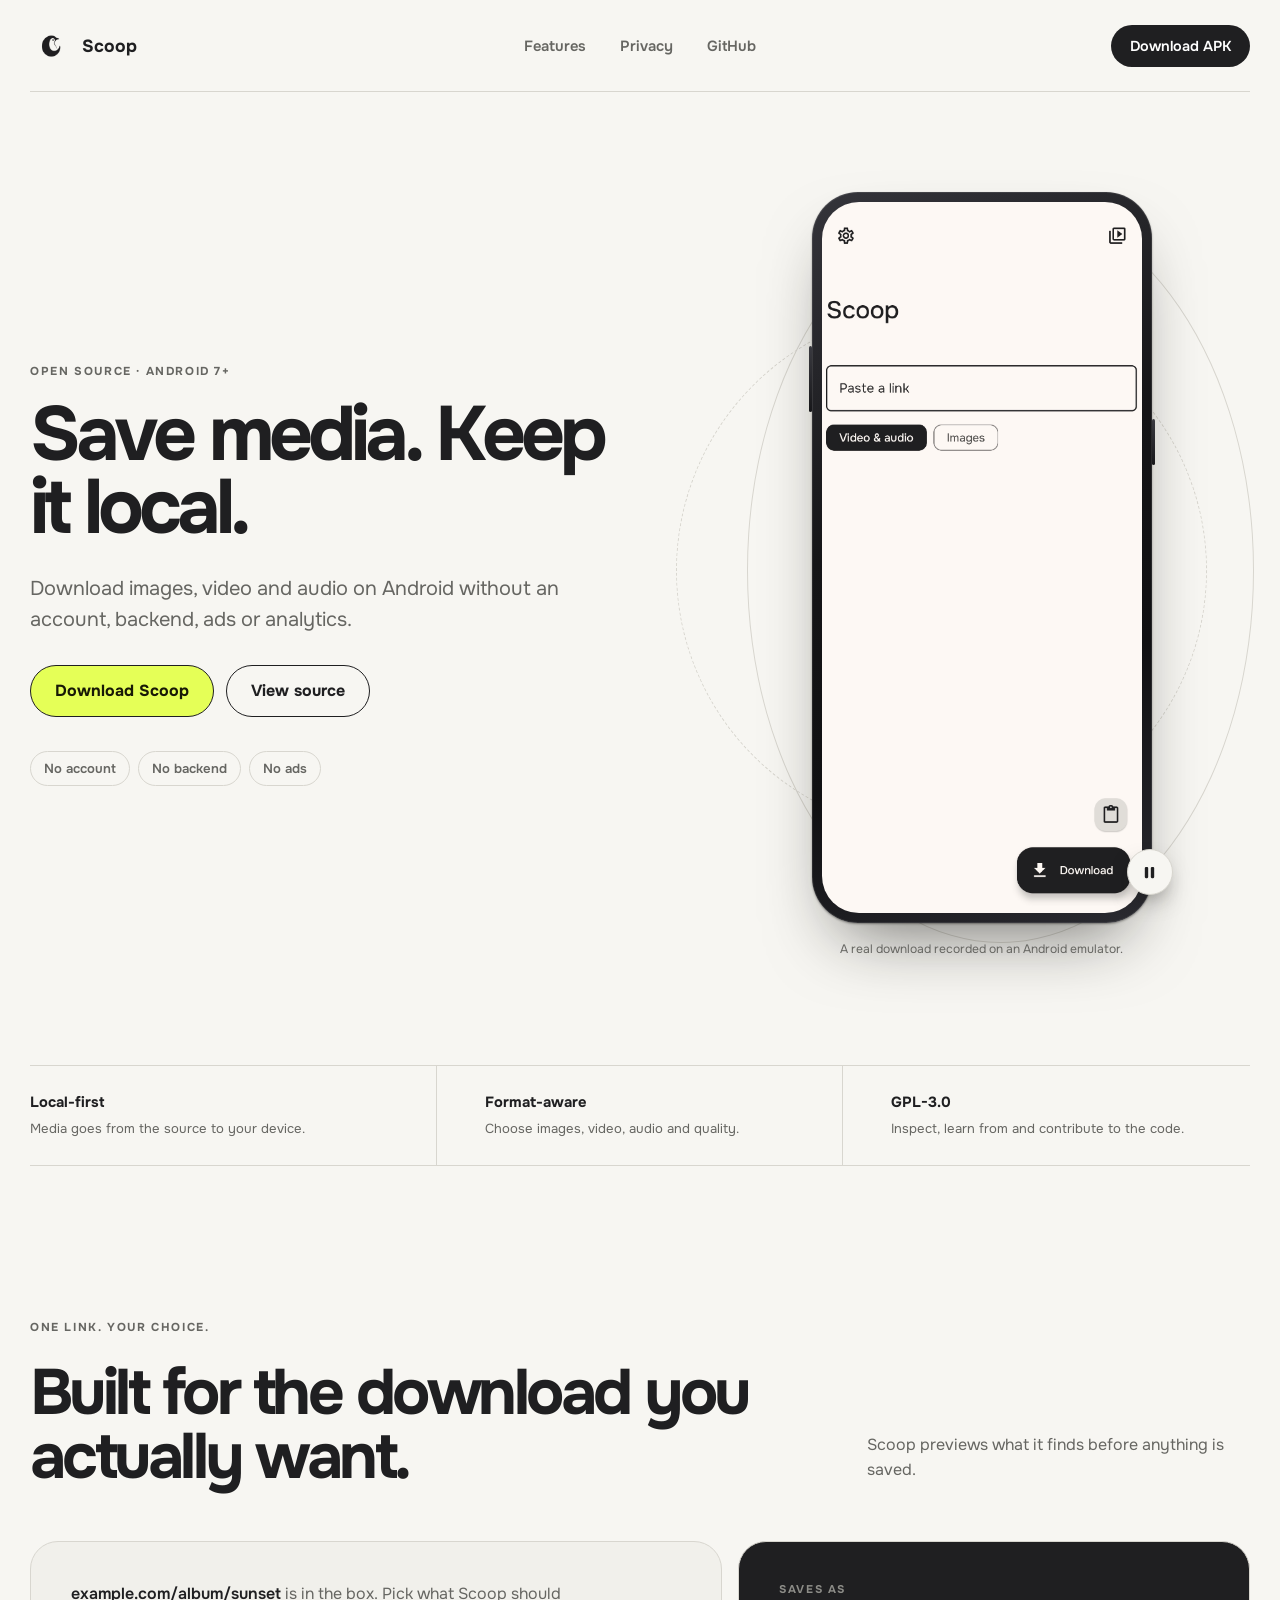
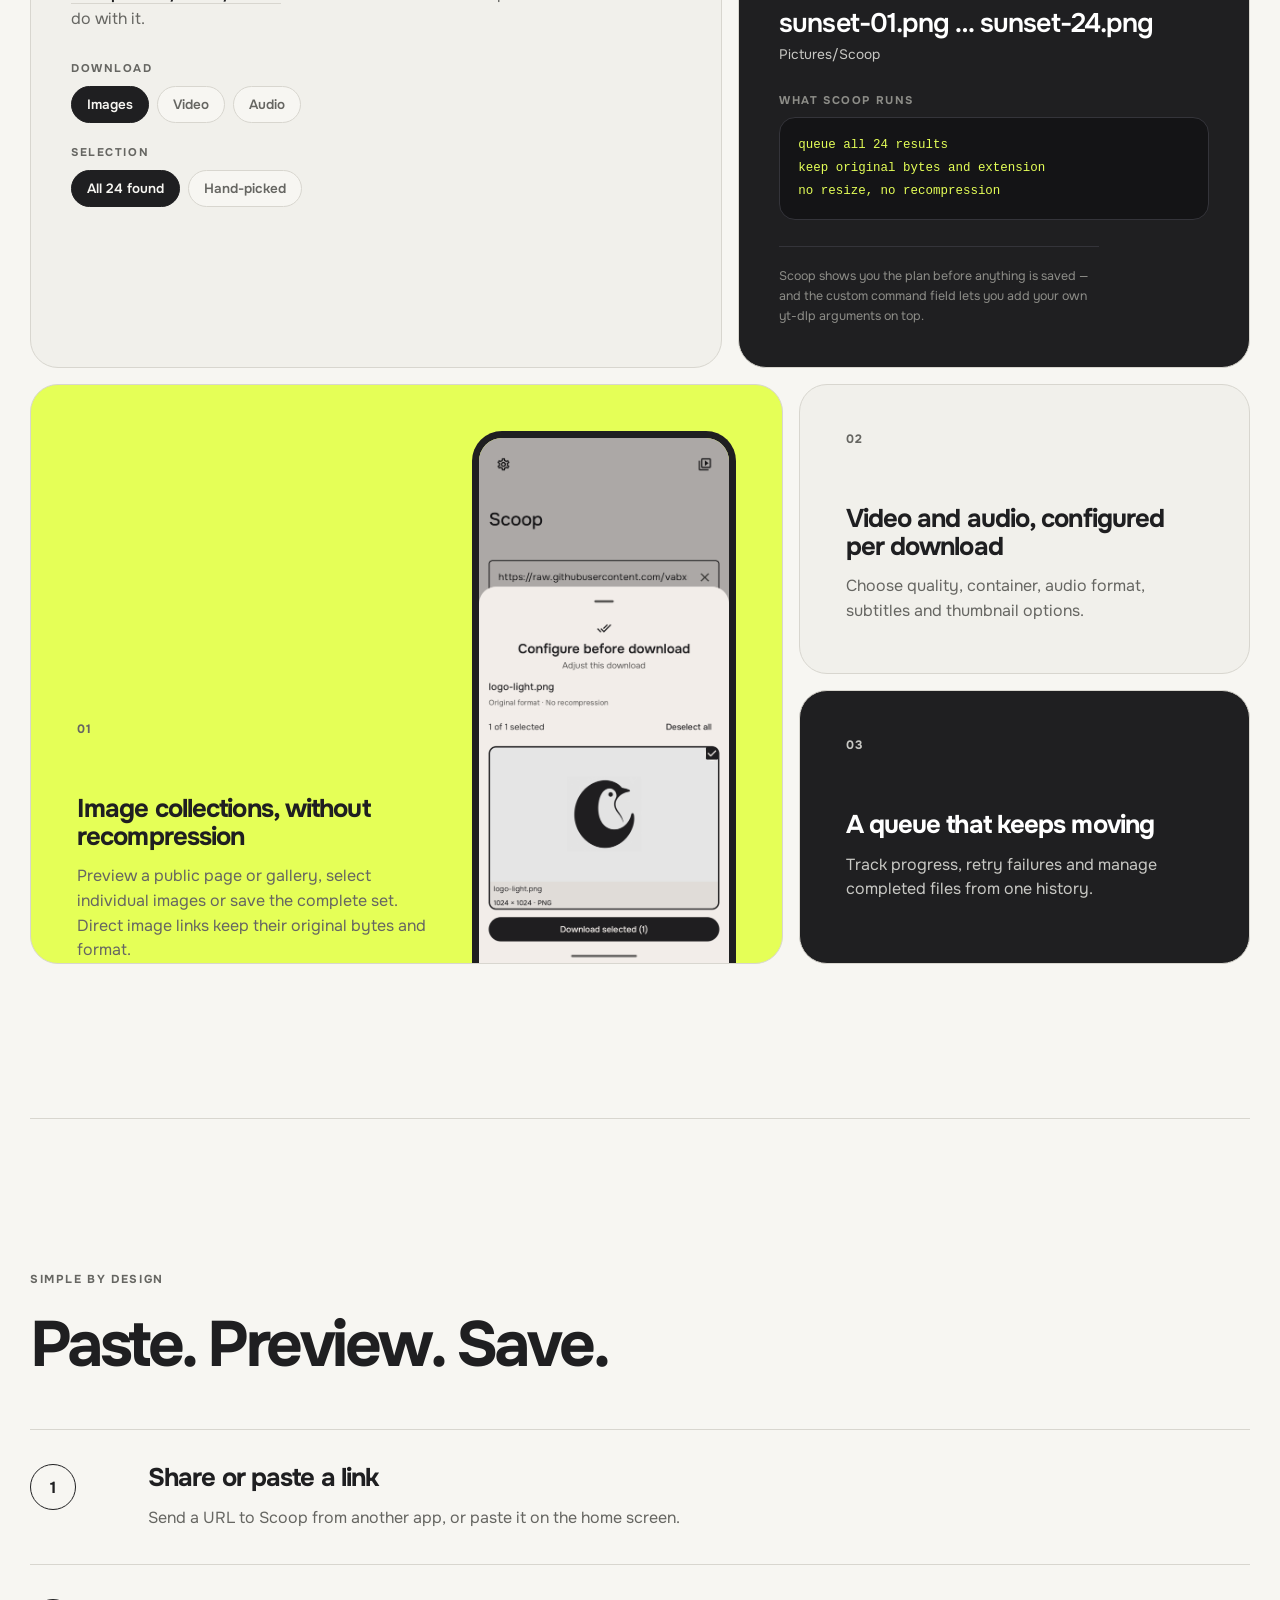
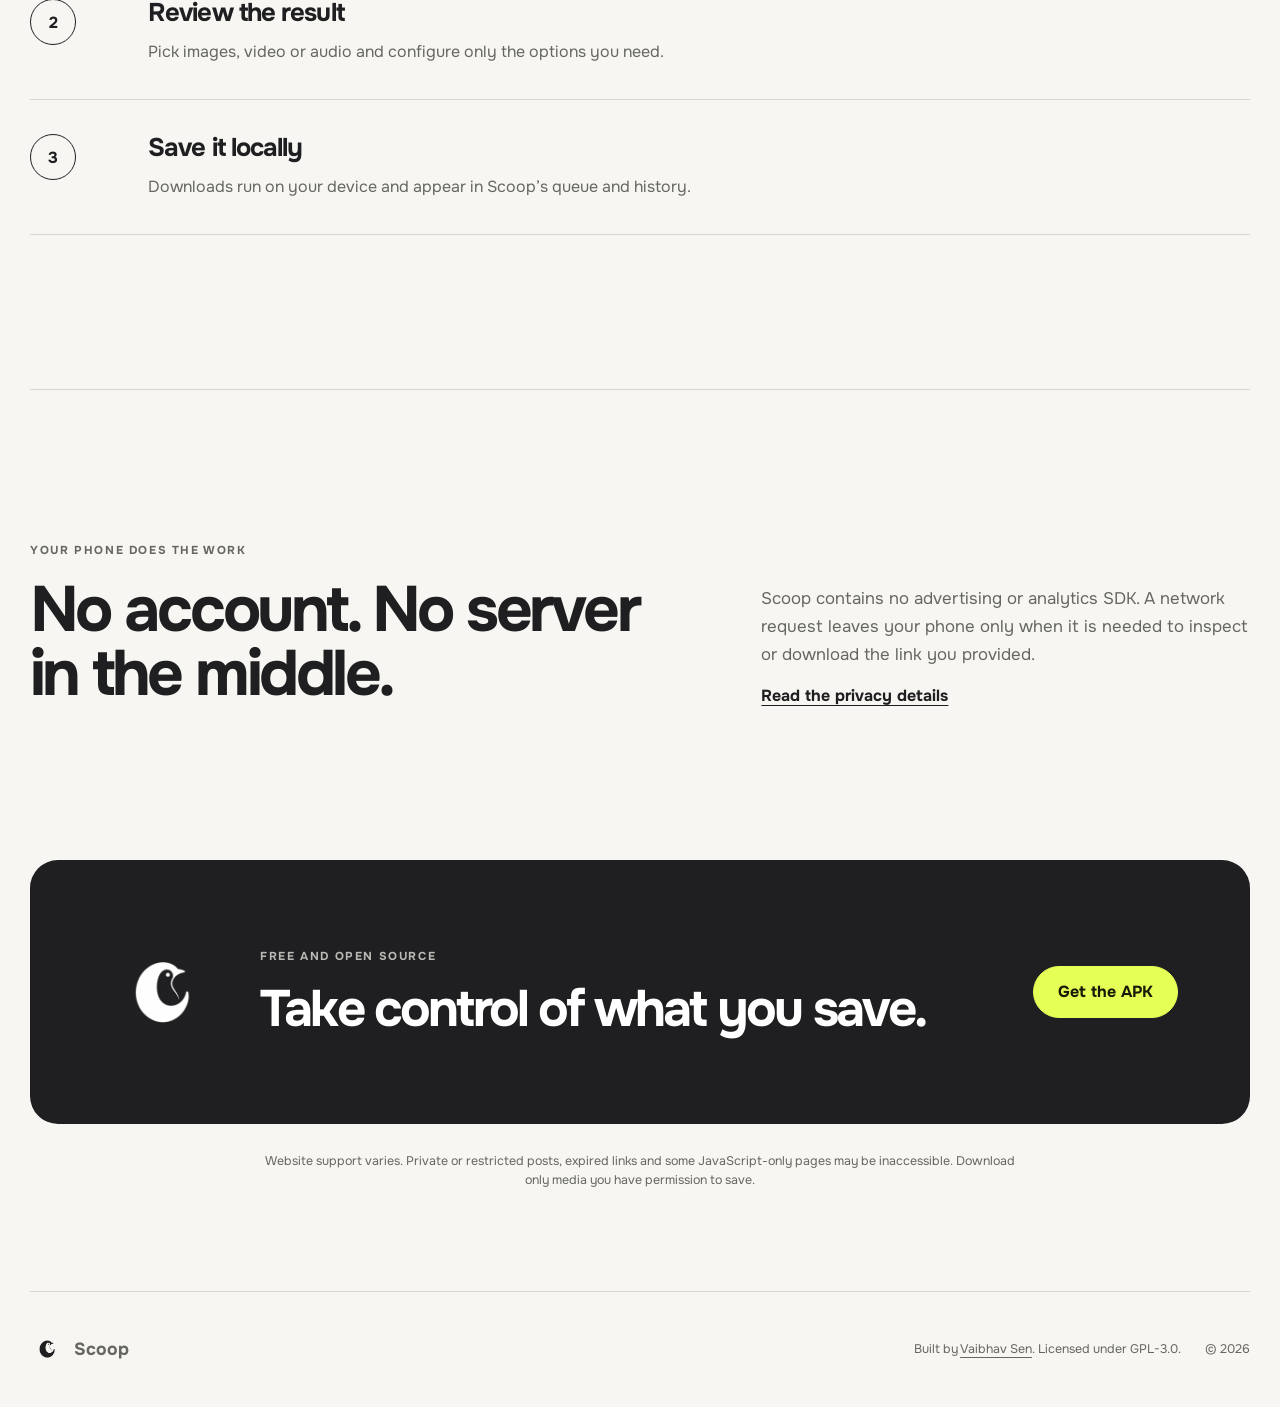
==== commit 5ccdf79f: "Show the whole image picker screenshot in feature card 01 The card cover-cropped the screenshot to 4" ====
--- a/docs/index.html
+++ b/docs/index.html
@@ -233,7 +233,13 @@
                 set. Direct image links keep their original bytes and format.
               </p>
             </div>
-            <img src="screenshots/image-download.png" alt="Scoop image picker showing an original PNG selected for download" loading="lazy" />
+            <img
+              src="screenshots/image-download.png"
+              alt="Scoop image picker showing an original PNG selected for download"
+              width="1080"
+              height="2273"
+              loading="lazy"
+            />
           </article>
 
           <article class="feature">
--- a/docs/styles.css
+++ b/docs/styles.css
@@ -645,13 +645,11 @@
 
 .feature-large img {
   width: 100%;
-  max-height: 460px;
+  height: auto;
   align-self: end;
   border: 7px solid var(--ink);
   border-bottom: 0;
   border-radius: 30px 30px 0 0;
-  object-fit: cover;
-  object-position: top;
 }
 
 .feature-number {
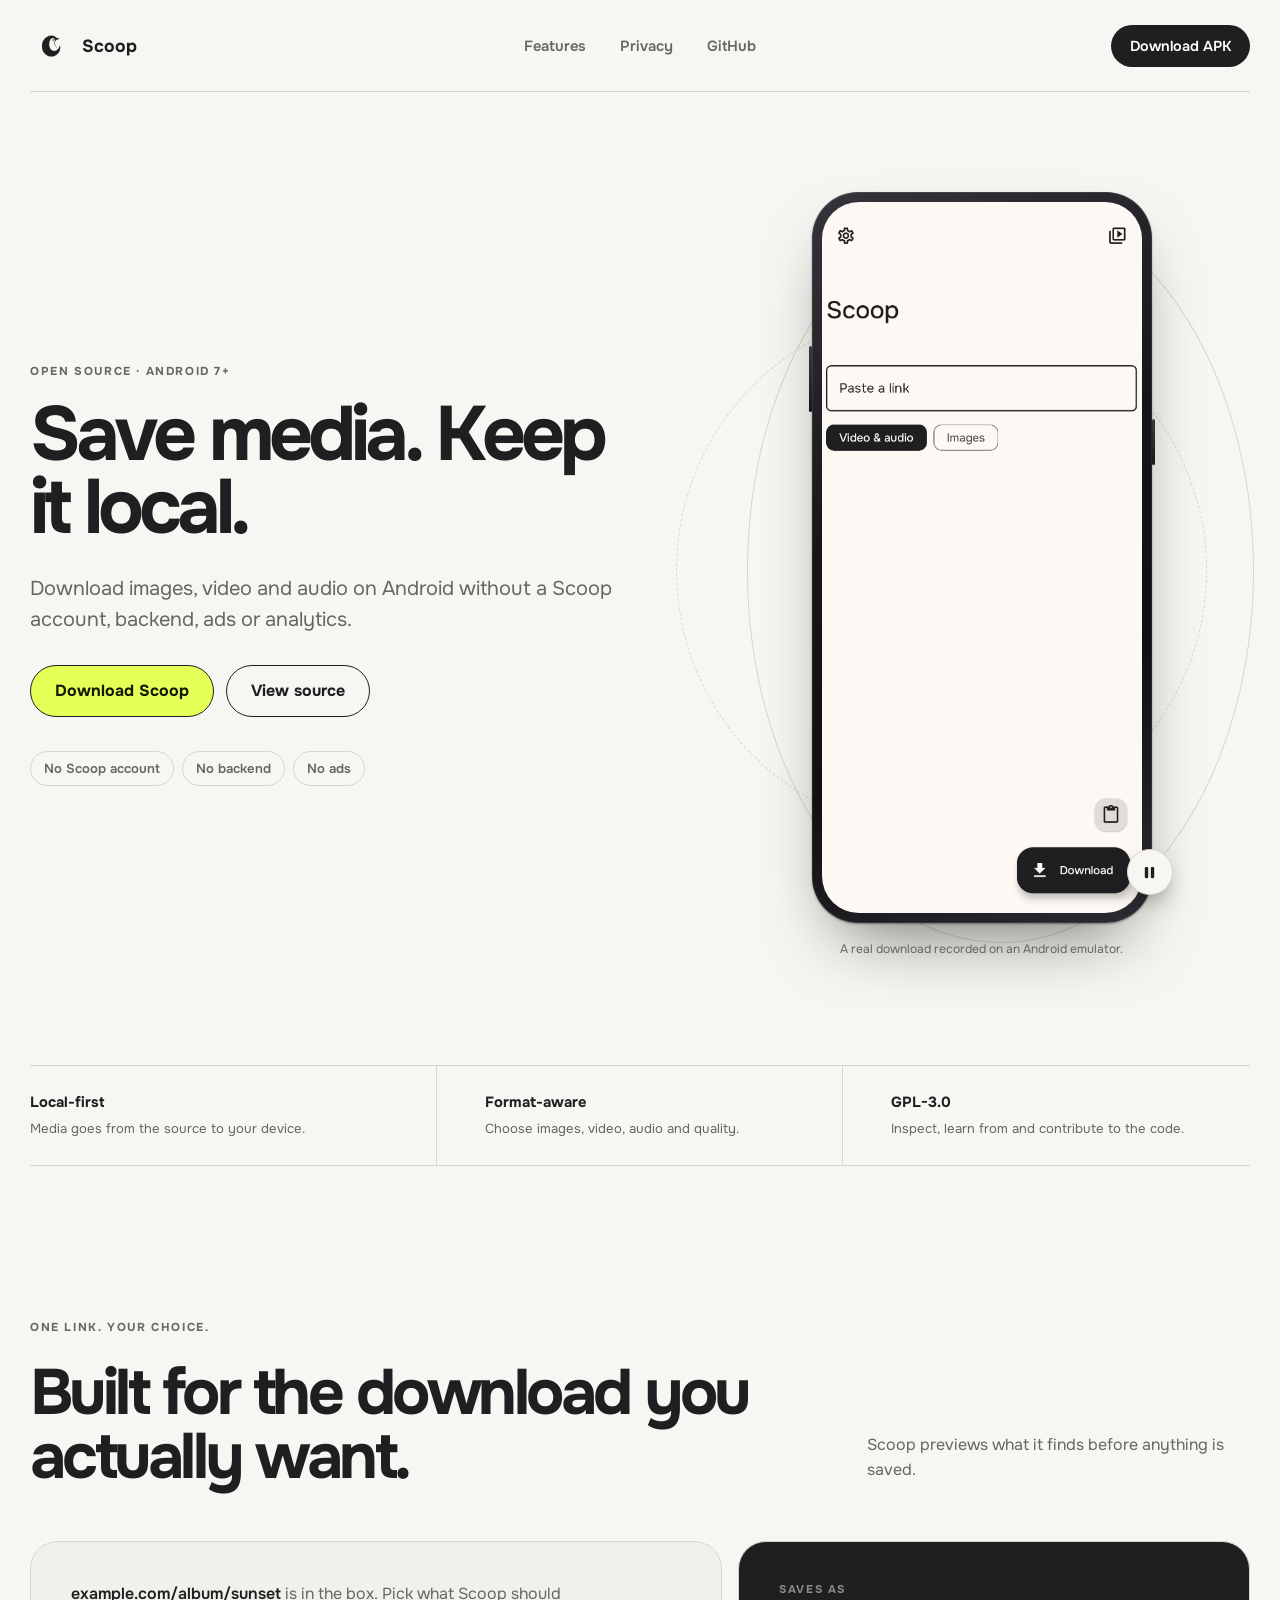
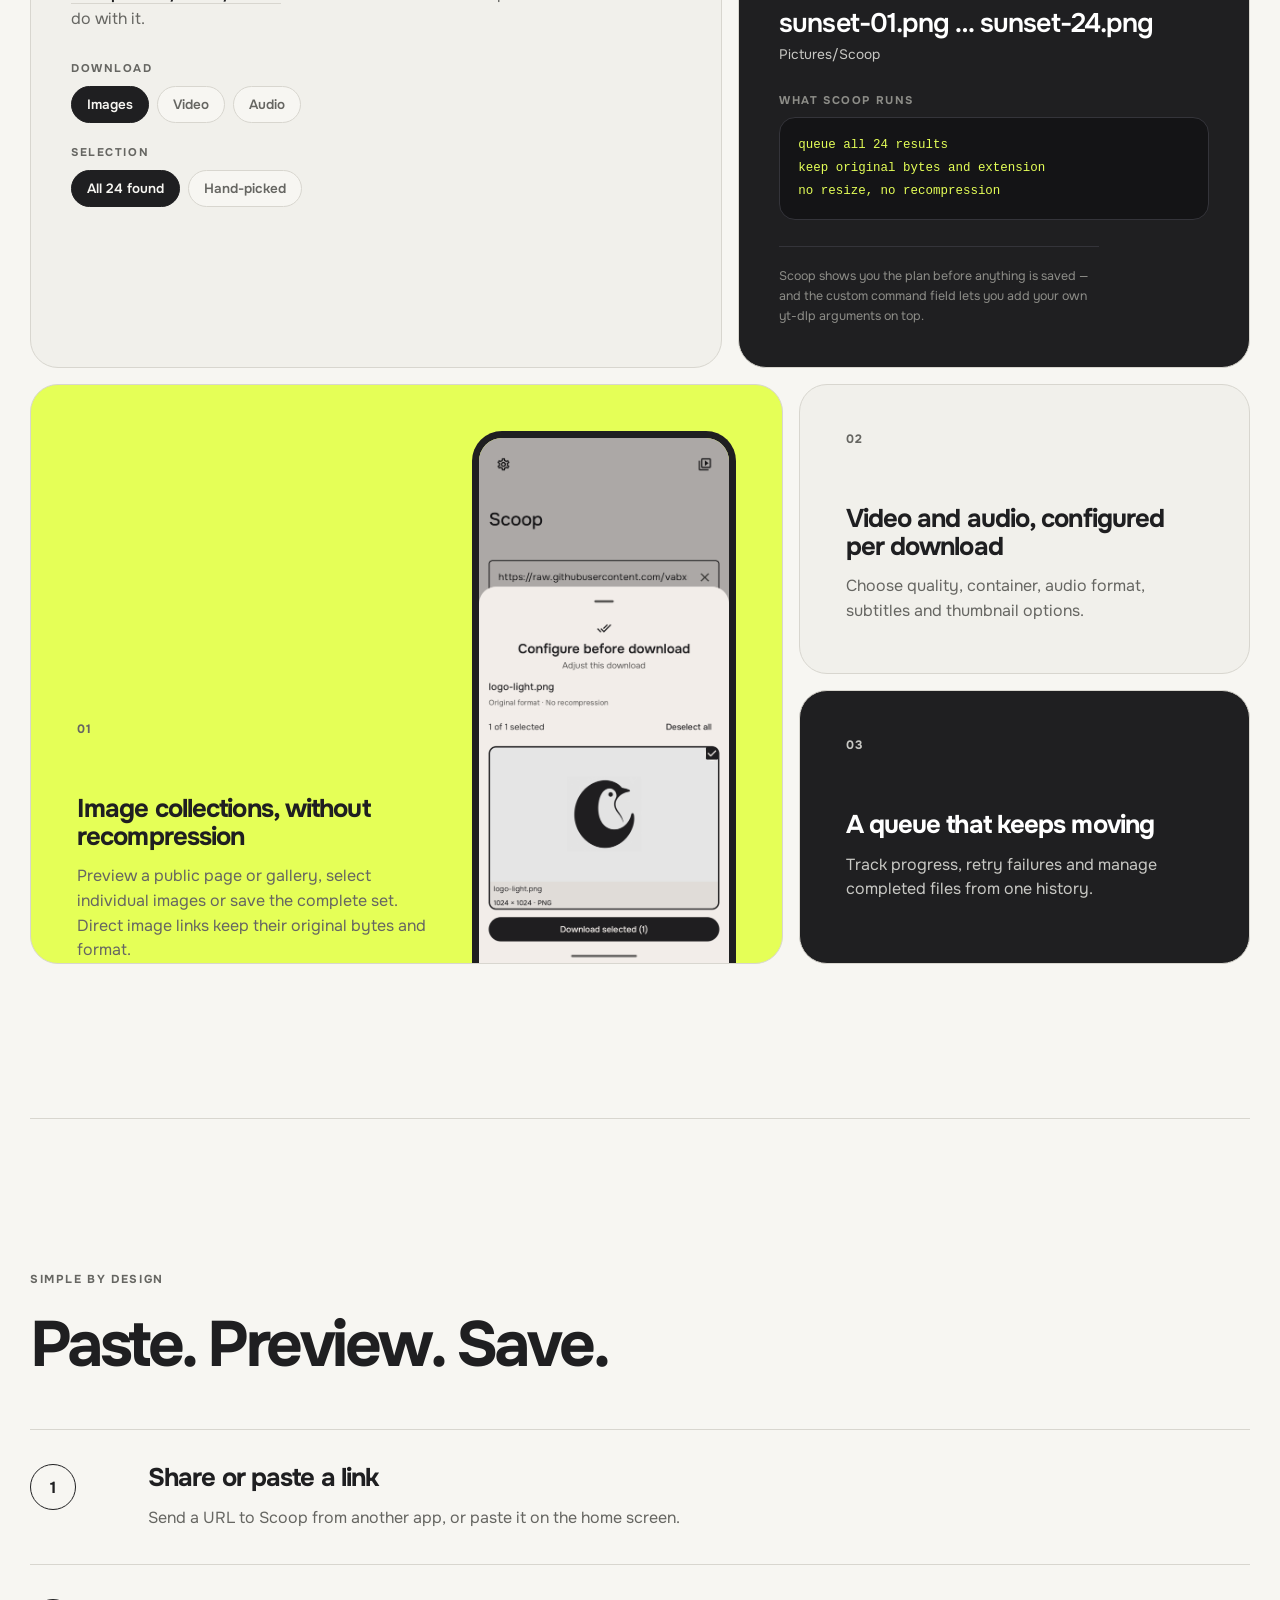
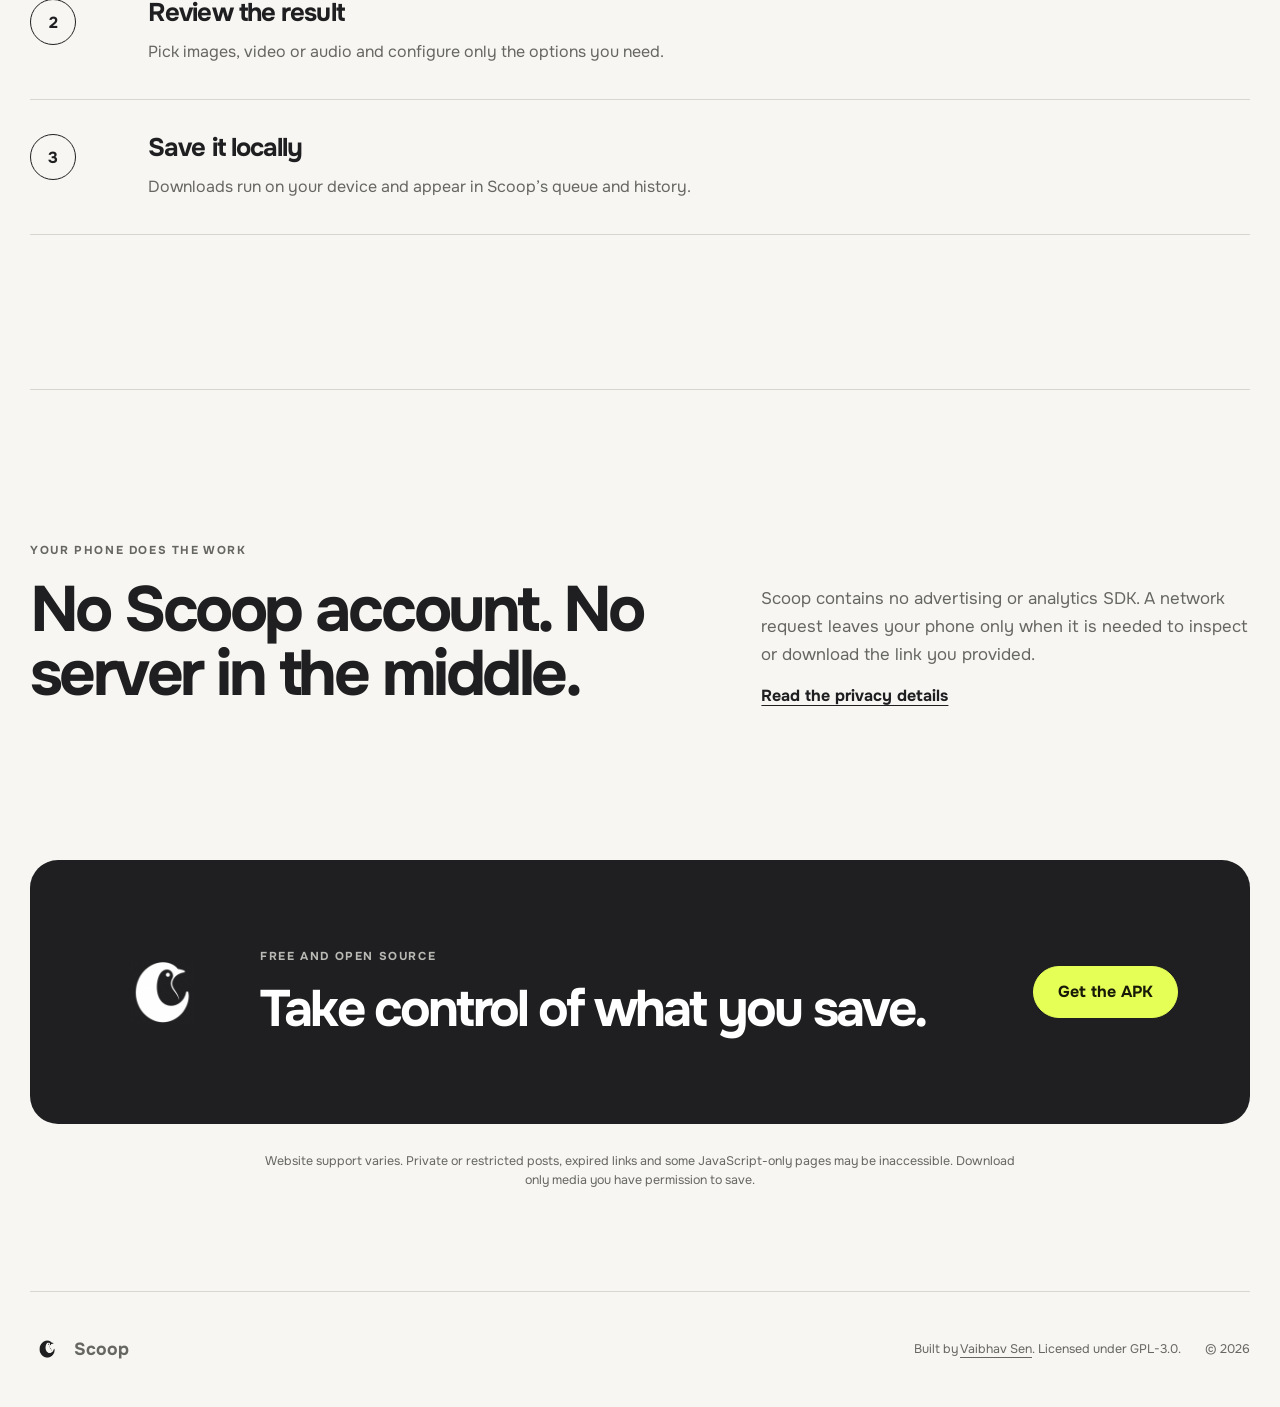
==== commit 9f191666: "Ignore signing material and correct stale account claims .gitignore listed only /installer/, so keys" ====
--- a/docs/index.html
+++ b/docs/index.html
@@ -6,12 +6,12 @@
     <meta name="theme-color" content="#f7f6f2" />
     <meta
       name="description"
-      content="Scoop is a free, local-first image, video and audio downloader for Android. No account, backend, ads or analytics."
+      content="Scoop is a free, local-first image, video and audio downloader for Android. No Scoop account, backend, ads or analytics."
     />
     <meta property="og:title" content="Scoop — media downloads, kept local" />
     <meta
       property="og:description"
-      content="Save images, video and audio on Android without an account, backend, ads or analytics."
+      content="Save images, video and audio on Android without a Scoop account, backend, ads or analytics."
     />
     <meta property="og:type" content="website" />
     <meta property="og:url" content="https://vabxsen.github.io/Scoop/" />
@@ -45,14 +45,14 @@
           <p class="eyebrow">Open source · Android 7+</p>
           <h1>Save media. Keep it local.</h1>
           <p class="hero-summary">
-            Download images, video and audio on Android without an account, backend, ads or analytics.
+            Download images, video and audio on Android without a Scoop account, backend, ads or analytics.
           </p>
           <div class="hero-actions">
             <a class="button button-primary" href="https://github.com/vabxsen/Scoop/releases/latest">Download Scoop</a>
             <a class="button button-secondary" href="https://github.com/vabxsen/Scoop">View source</a>
           </div>
           <ul class="trust-list" aria-label="Scoop principles">
-            <li>No account</li>
+            <li>No Scoop account</li>
             <li>No backend</li>
             <li>No ads</li>
           </ul>
@@ -271,7 +271,7 @@
       <section class="privacy-section">
         <div>
           <p class="eyebrow">Your phone does the work</p>
-          <h2>No account. No server in the middle.</h2>
+          <h2>No Scoop account. No server in the middle.</h2>
         </div>
         <div class="privacy-copy">
           <p>
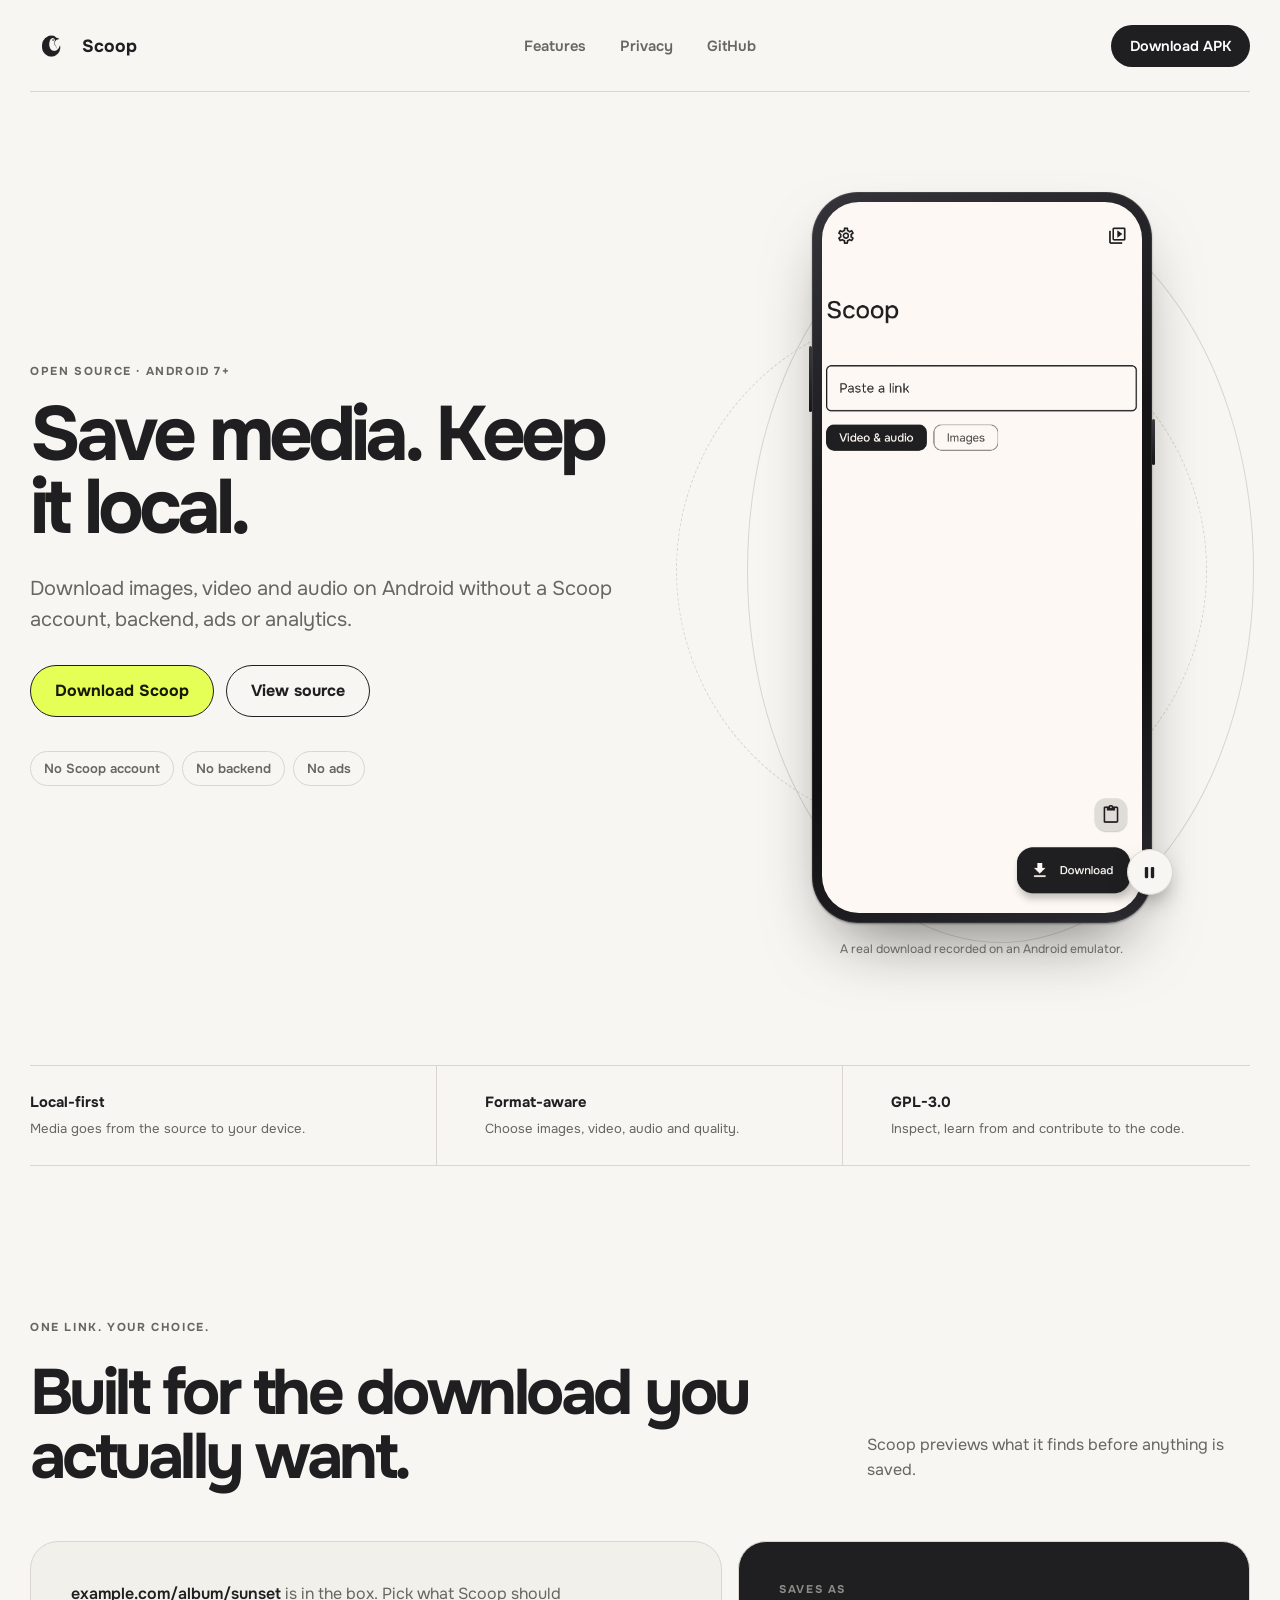
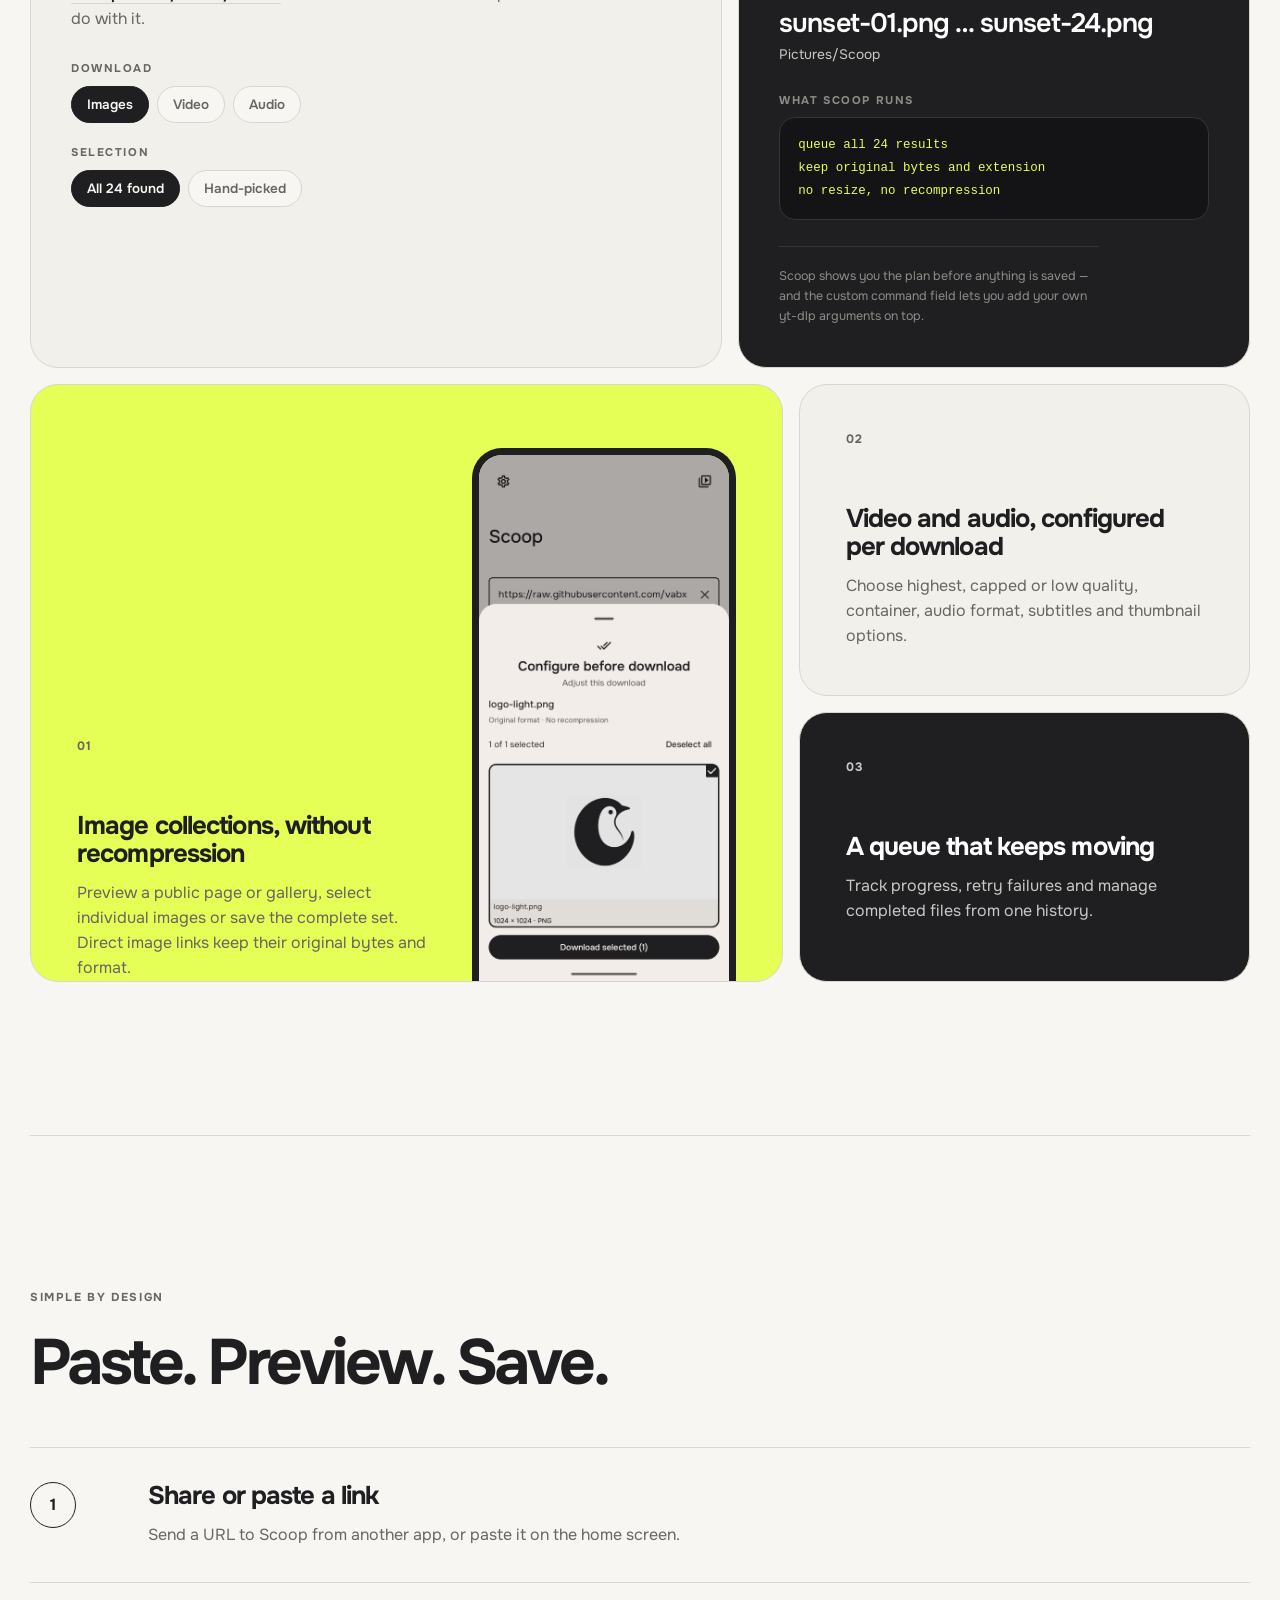
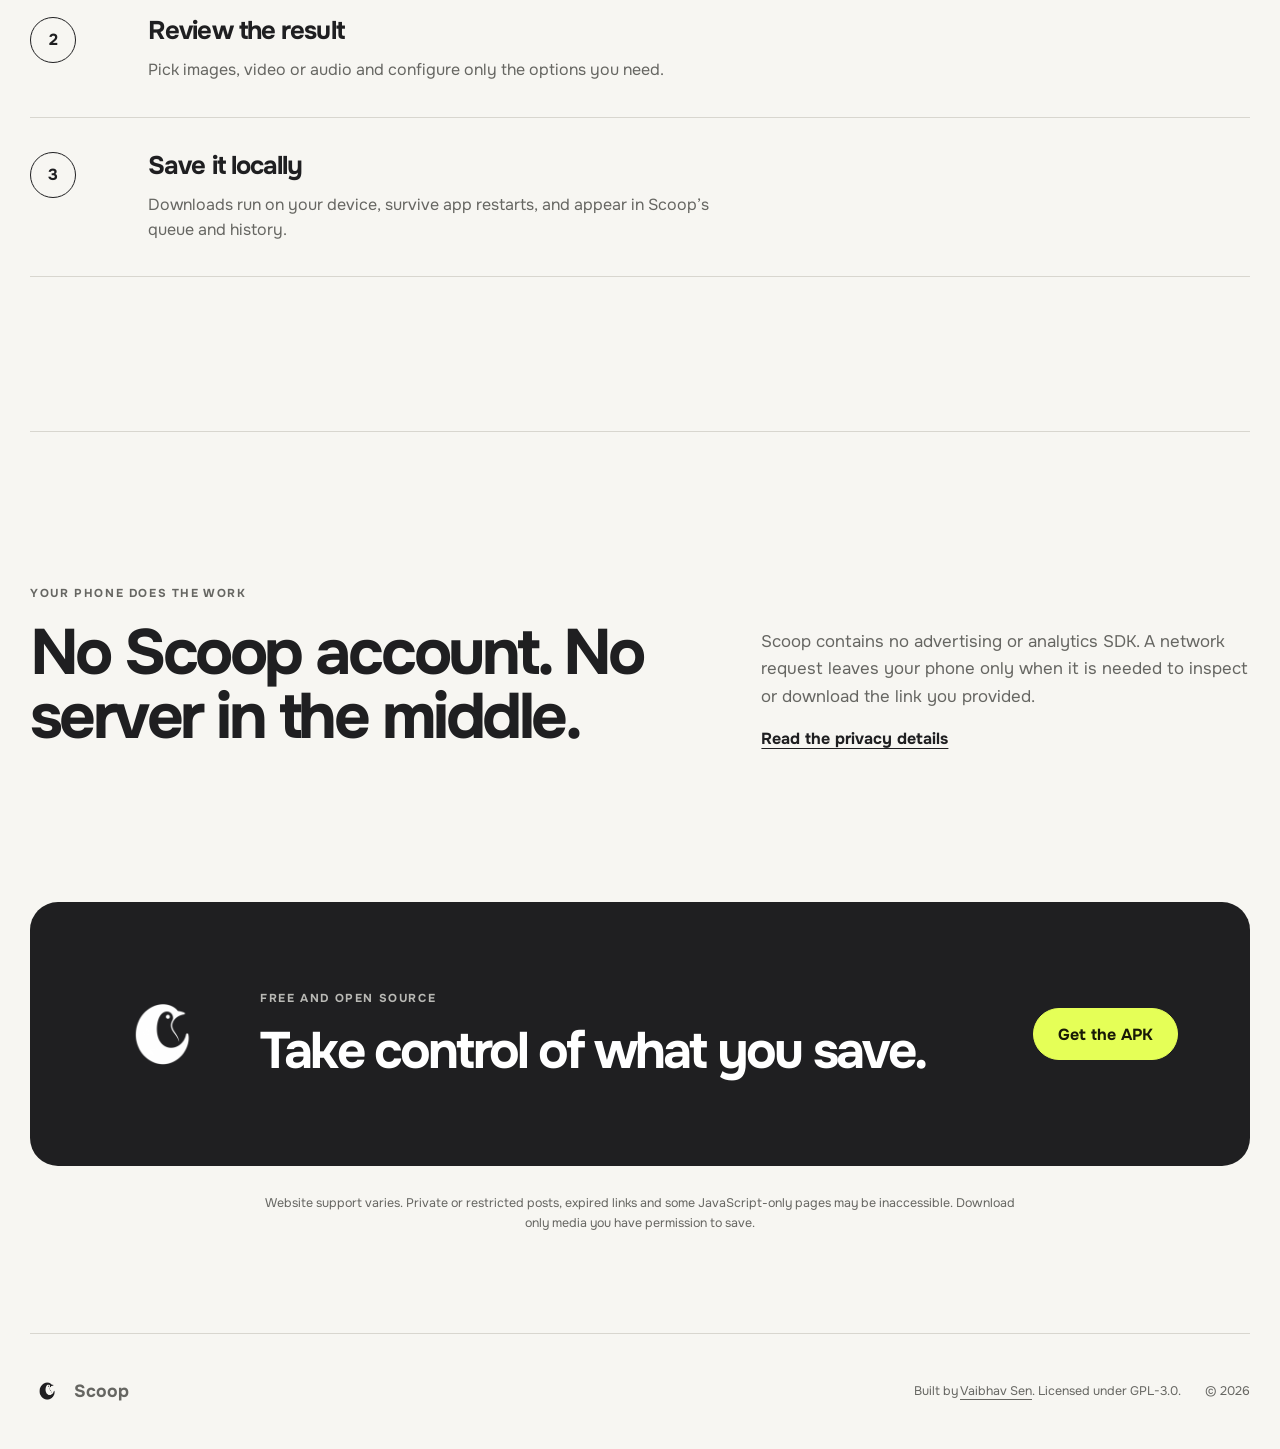
==== commit a897f06f: "Harden downloads and make queue recovery reliable" ====
--- a/docs/index.html
+++ b/docs/index.html
@@ -245,7 +245,7 @@
           <article class="feature">
             <p class="feature-number">02</p>
             <h3>Video and audio, configured per download</h3>
-            <p>Choose quality, container, audio format, subtitles and thumbnail options.</p>
+            <p>Choose highest, capped or low quality, container, audio format, subtitles and thumbnail options.</p>
           </article>
 
           <article class="feature feature-dark">
@@ -264,7 +264,7 @@
         <ol class="steps">
           <li><span>1</span><div><h3>Share or paste a link</h3><p>Send a URL to Scoop from another app, or paste it on the home screen.</p></div></li>
           <li><span>2</span><div><h3>Review the result</h3><p>Pick images, video or audio and configure only the options you need.</p></div></li>
-          <li><span>3</span><div><h3>Save it locally</h3><p>Downloads run on your device and appear in Scoop’s queue and history.</p></div></li>
+          <li><span>3</span><div><h3>Save it locally</h3><p>Downloads run on your device, survive app restarts, and appear in Scoop’s queue and history.</p></div></li>
         </ol>
       </section>
 
--- a/docs/styles.css
+++ b/docs/styles.css
@@ -748,7 +748,7 @@
 }
 
 .cta-section img {
-  filter: brightness(4);
+  height: auto;
 }
 
 .cta-section .eyebrow {
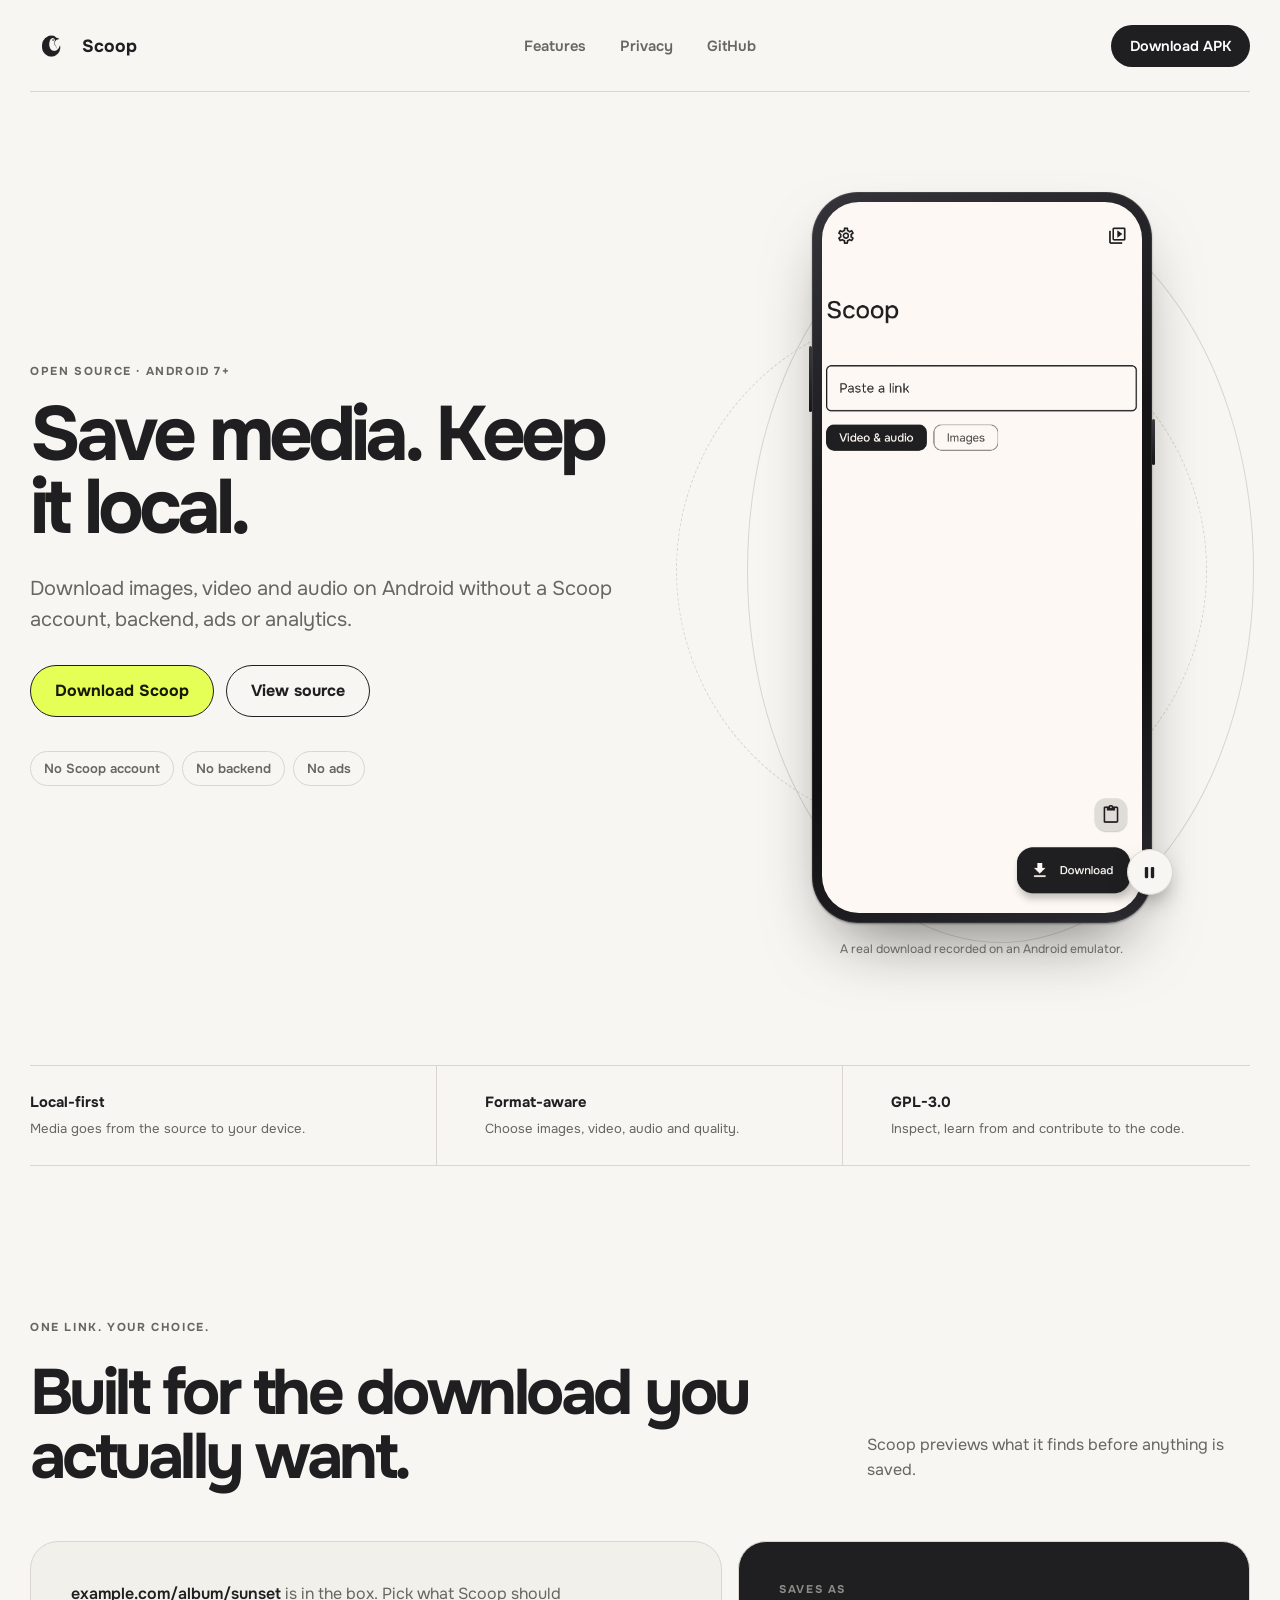
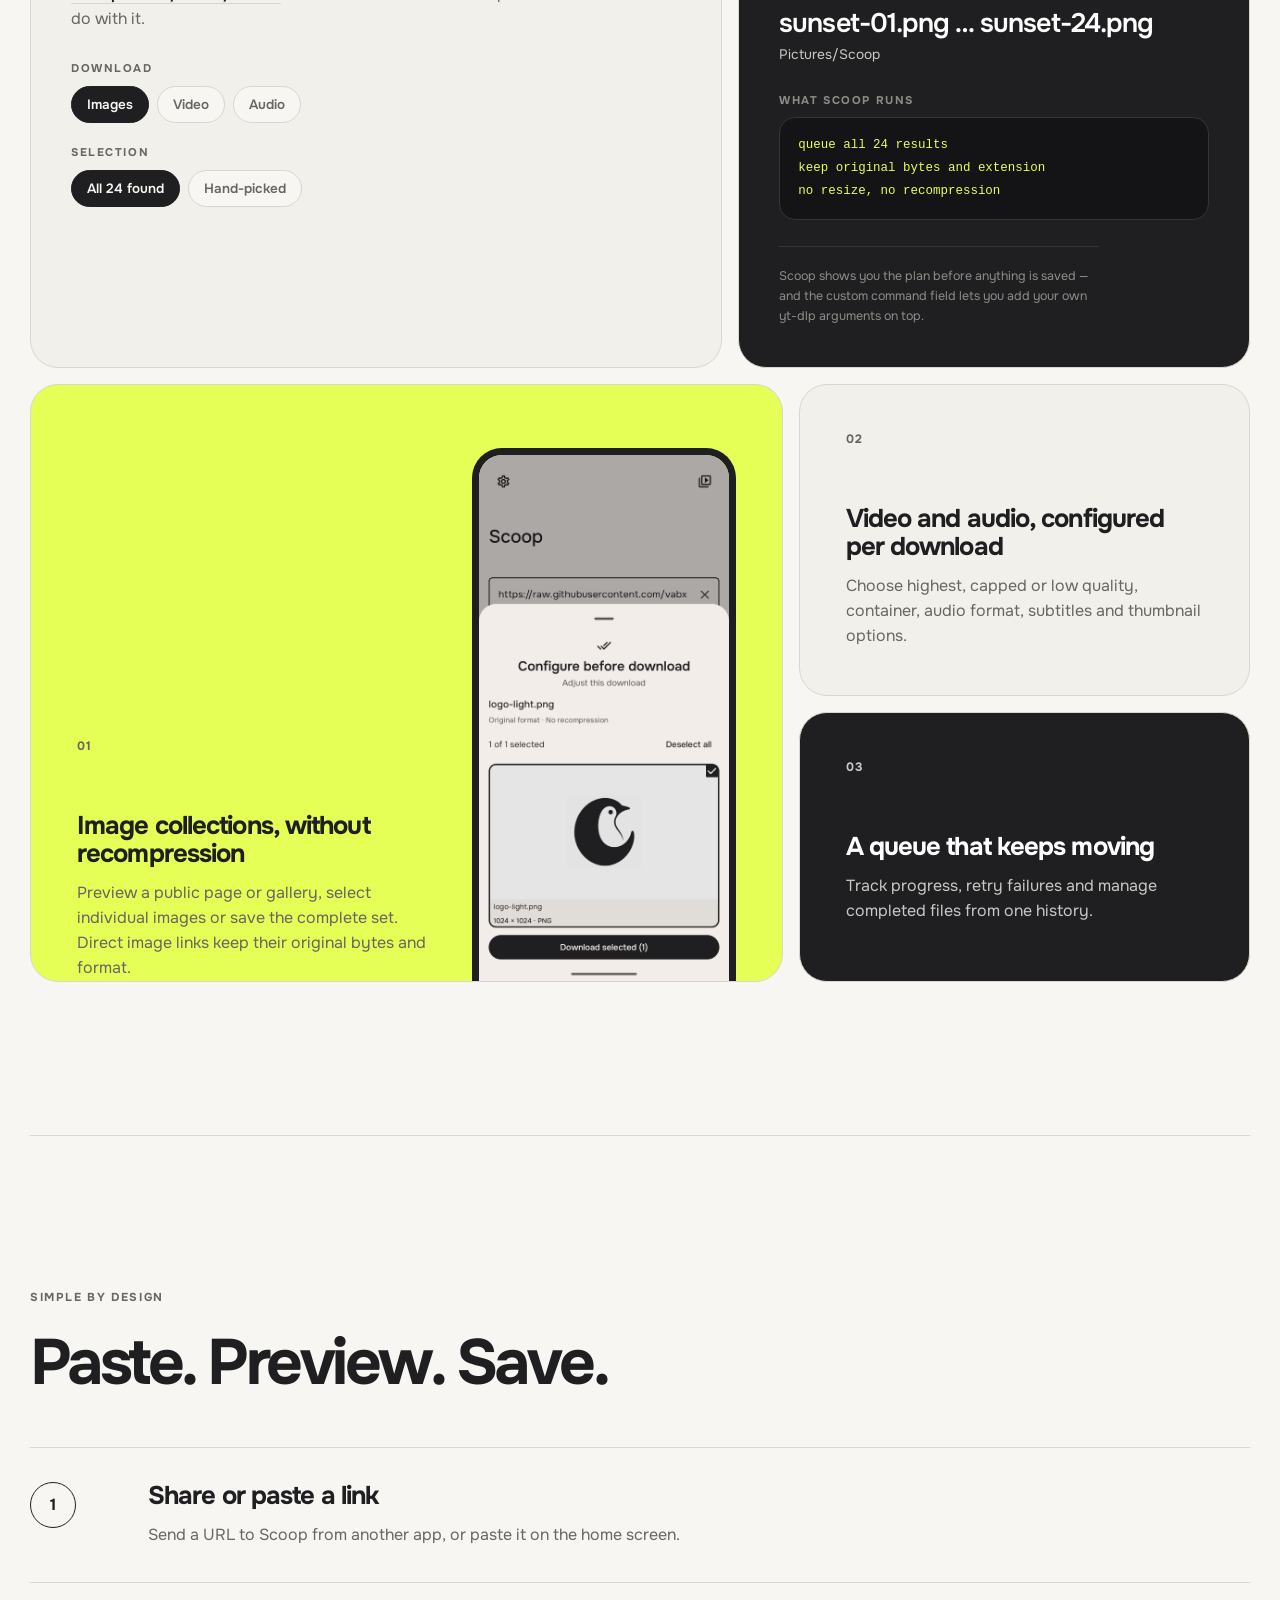
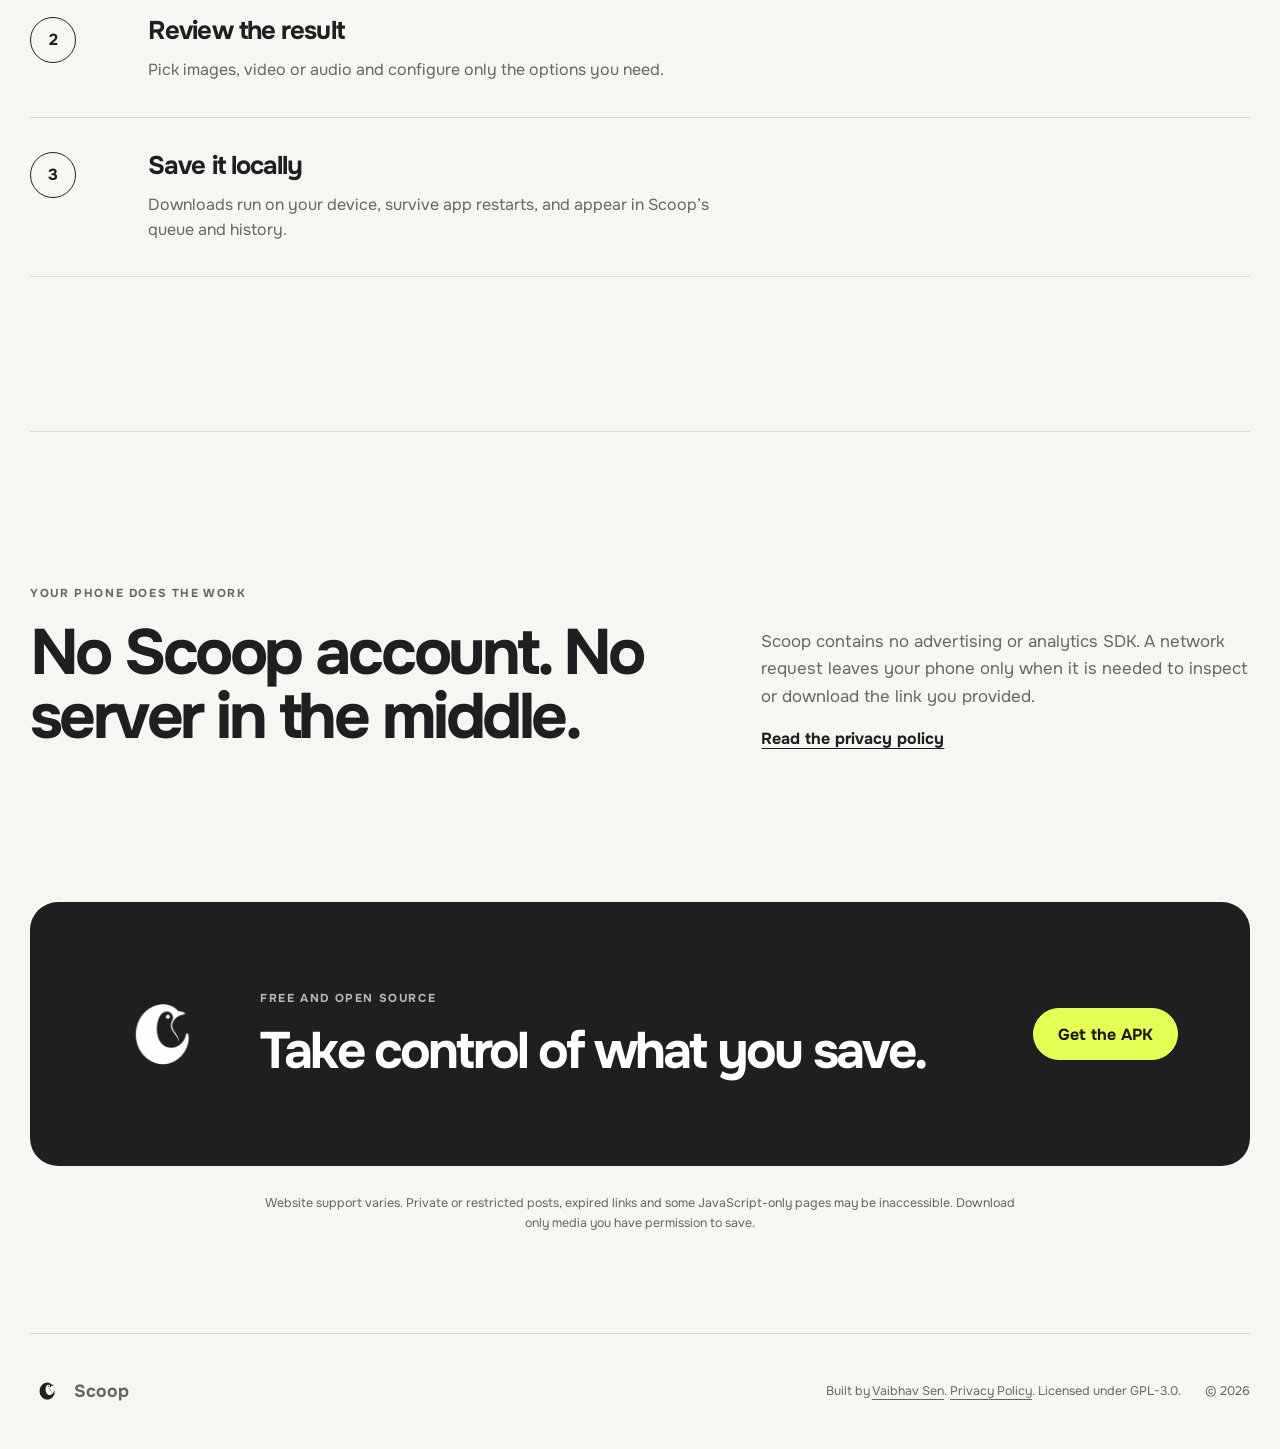
==== commit 67393e5b: "Publish Scoop privacy policy page" ====
--- a/docs/index.html
+++ b/docs/index.html
@@ -278,7 +278,7 @@
             Scoop contains no advertising or analytics SDK. A network request leaves your phone
             only when it is needed to inspect or download the link you provided.
           </p>
-          <a href="https://github.com/vabxsen/Scoop/blob/main/PRIVACY.md">Read the privacy details</a>
+          <a href="privacy/">Read the privacy policy</a>
         </div>
       </section>
 
@@ -302,7 +302,7 @@
         <img src="logo-light.png" alt="" width="34" height="34" />
         <span>Scoop</span>
       </a>
-      <p>Built by <a href="https://github.com/vabxsen">Vaibhav Sen</a>. Licensed under GPL-3.0.</p>
+      <p>Built by <a href="https://github.com/vabxsen">Vaibhav Sen</a>. <a href="privacy/">Privacy Policy</a>. Licensed under GPL-3.0.</p>
       <p>© <span id="year">2026</span></p>
     </footer>
   </body>
